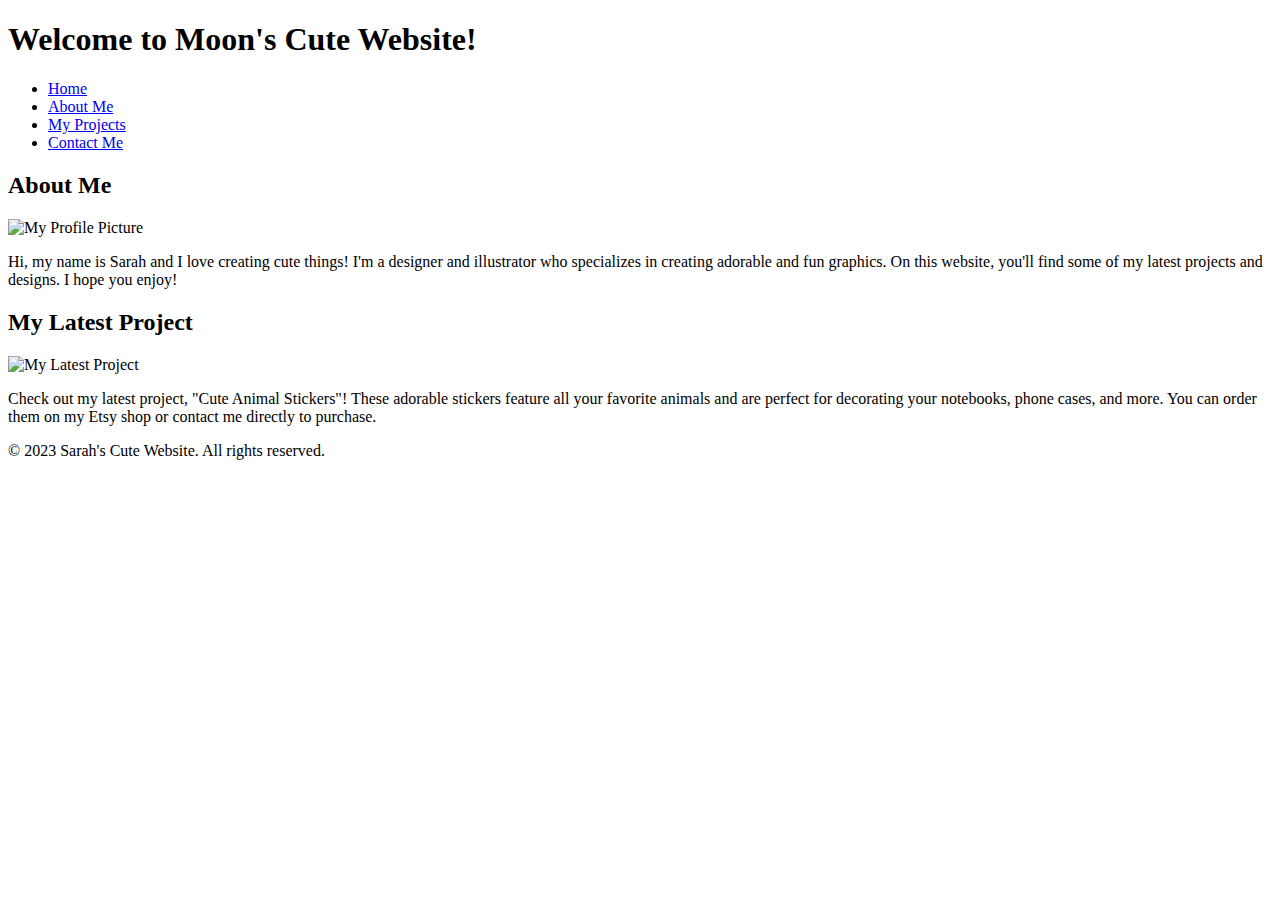
==== index.html @ 8a32b199 "Create index.html" ====
<!DOCTYPE html>
<html lang="en">
<head>
  <meta charset="UTF-8">
  <title>Moon's Cute Website</title>
  <link rel="stylesheet" href="style.css">
</head>
<body>
  <header>
    <h1>Welcome to Moon's Cute Website!</h1>
    <nav>
      <ul>
        <li><a href="#">Home</a></li>
        <li><a href="#">About Me</a></li>
        <li><a href="#">My Projects</a></li>
        <li><a href="#">Contact Me</a></li>
      </ul>
    </nav>
  </header>
  <main>
    <section>
      <h2>About Me</h2>
      <img src="profile-pic.jpg" alt="My Profile Picture">
      <p>Hi, my name is Sarah and I love creating cute things! I'm a designer and illustrator who specializes in creating adorable and fun graphics. On this website, you'll find some of my latest projects and designs. I hope you enjoy!</p>
    </section>
    <section>
      <h2>My Latest Project</h2>
      <img src="project-pic.jpg" alt="My Latest Project">
      <p>Check out my latest project, "Cute Animal Stickers"! These adorable stickers feature all your favorite animals and are perfect for decorating your notebooks, phone cases, and more. You can order them on my Etsy shop or contact me directly to purchase.</p>
    </section>
  </main>
  <footer>
    <p>&copy; 2023 Sarah's Cute Website. All rights reserved.</p>
  </footer>
</body>
</html>
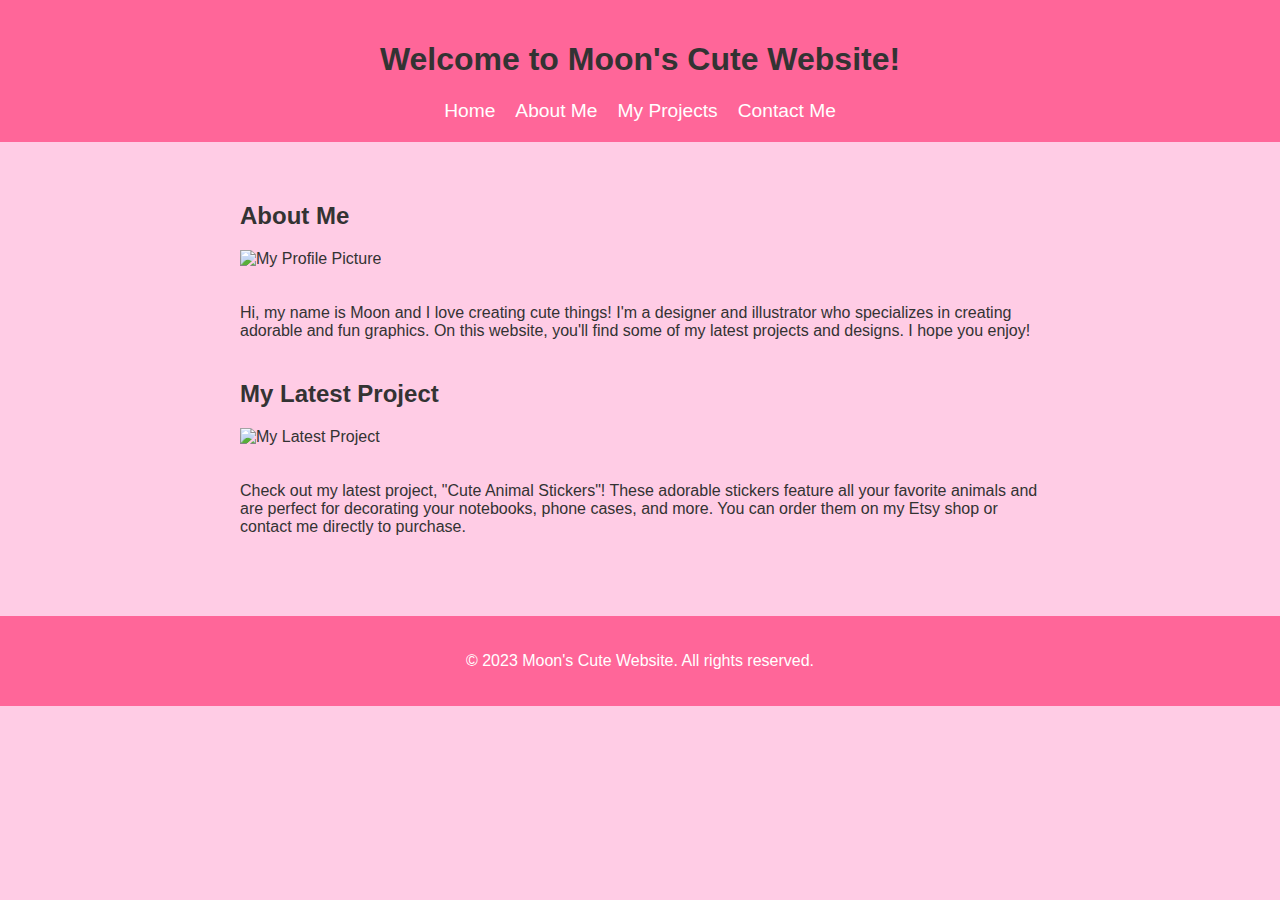
==== commit 92286003: "Update index.html" ====
--- a/index.html
+++ b/index.html
@@ -21,7 +21,7 @@
     <section>
       <h2>About Me</h2>
       <img src="profile-pic.jpg" alt="My Profile Picture">
-      <p>Hi, my name is Sarah and I love creating cute things! I'm a designer and illustrator who specializes in creating adorable and fun graphics. On this website, you'll find some of my latest projects and designs. I hope you enjoy!</p>
+      <p>Hi, my name is Moon and I love creating cute things! I'm a designer and illustrator who specializes in creating adorable and fun graphics. On this website, you'll find some of my latest projects and designs. I hope you enjoy!</p>
     </section>
     <section>
       <h2>My Latest Project</h2>
@@ -30,7 +30,7 @@
     </section>
   </main>
   <footer>
-    <p>&copy; 2023 Sarah's Cute Website. All rights reserved.</p>
+    <p>&copy; 2023 Moon's Cute Website. All rights reserved.</p>
   </footer>
 </body>
 </html>
--- a/style.css
+++ b/style.css
@@ -0,0 +1,53 @@
+body {
+  font-family: 'Arial', sans-serif;
+  background-color: #FFCCE5;
+  color: #333;
+  margin: 0;
+}
+
+header {
+  background-color: #FF6699;
+  padding: 20px;
+  text-align: center;
+}
+
+nav ul {
+  list-style: none;
+  margin: 0;
+  padding: 0;
+  display: flex;
+  justify-content: center;
+}
+
+nav li {
+  margin: 0 10px;
+}
+
+nav a {
+  color: #FFF;
+  text-decoration: none;
+  font-size: 1.2em;
+}
+
+main {
+  max-width: 800px;
+  margin: 0 auto;
+  padding: 40px;
+}
+
+section {
+  margin-bottom: 40px;
+}
+
+section img {
+  max-width: 100%;
+  height: auto;
+  margin-bottom: 20px;
+}
+
+footer {
+  background-color: #FF6699;
+  padding: 20px;
+  text-align: center;
+  color: #FFF;
+}
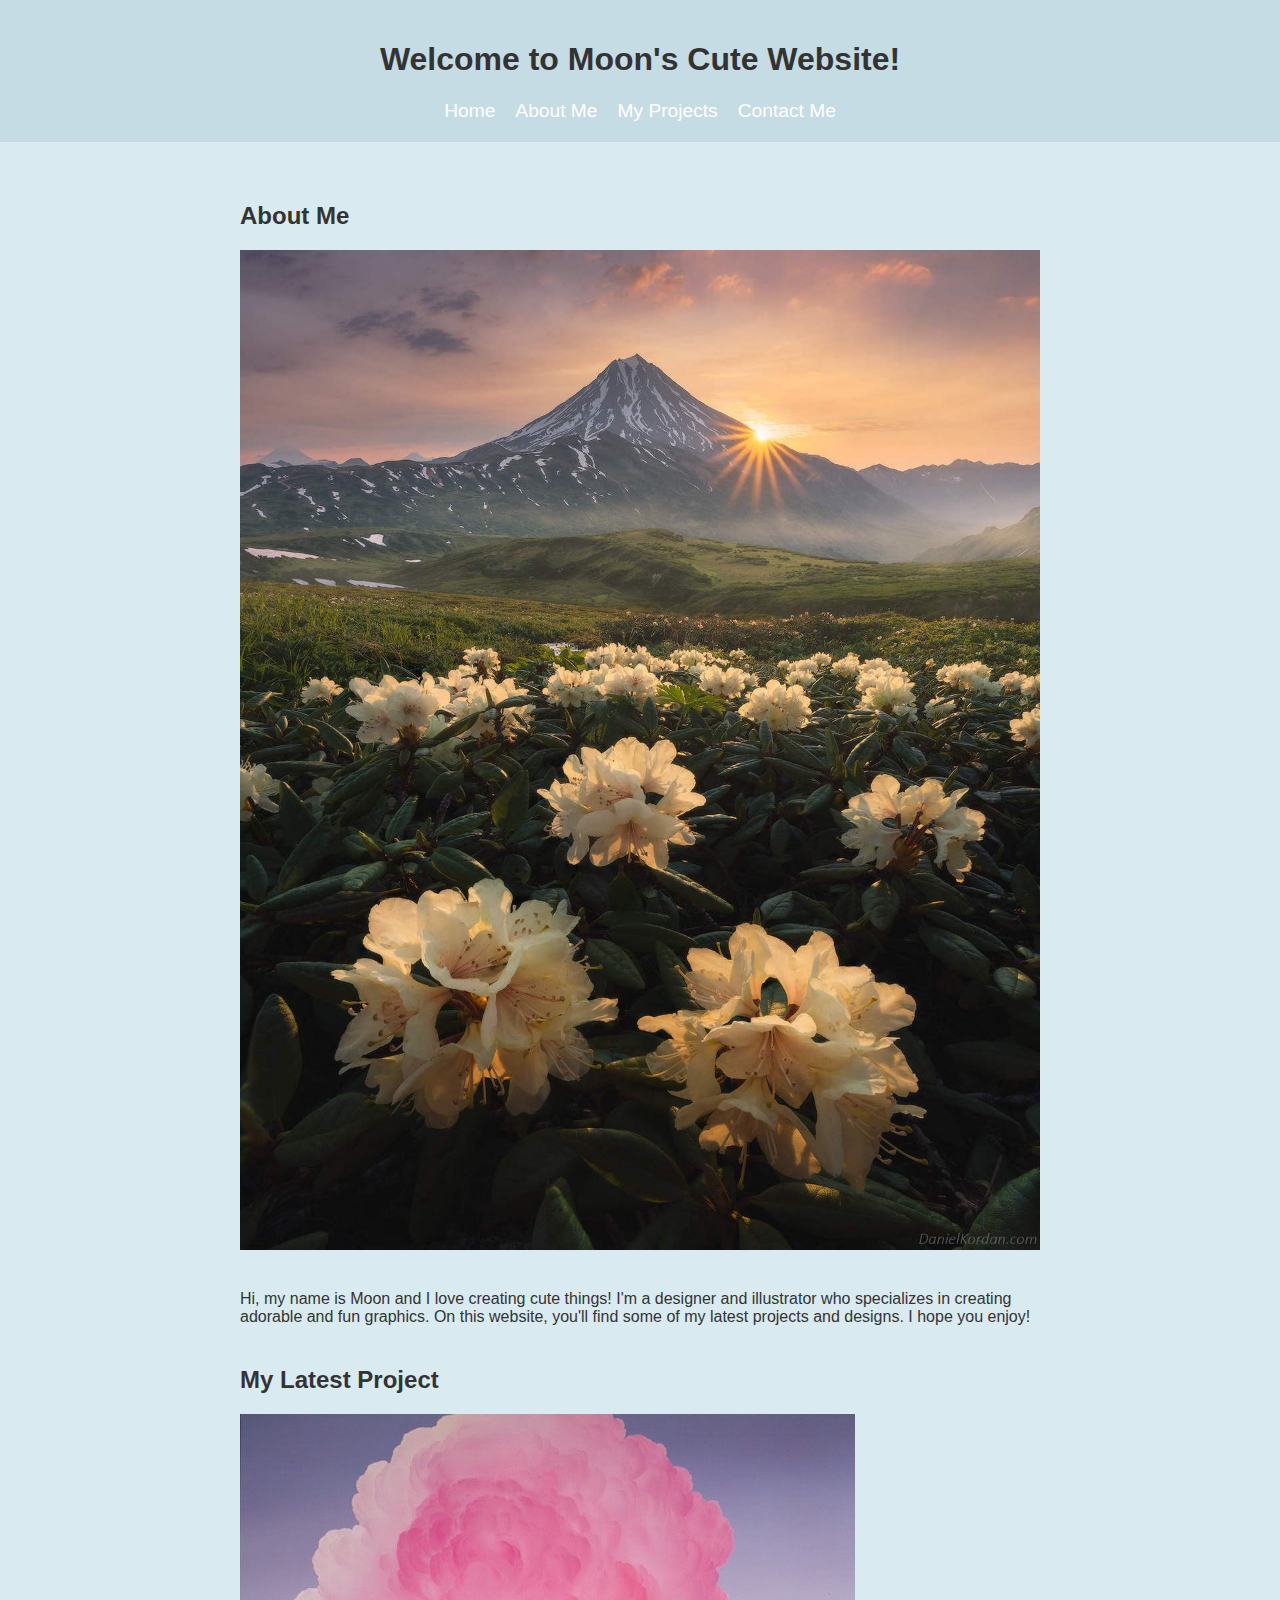
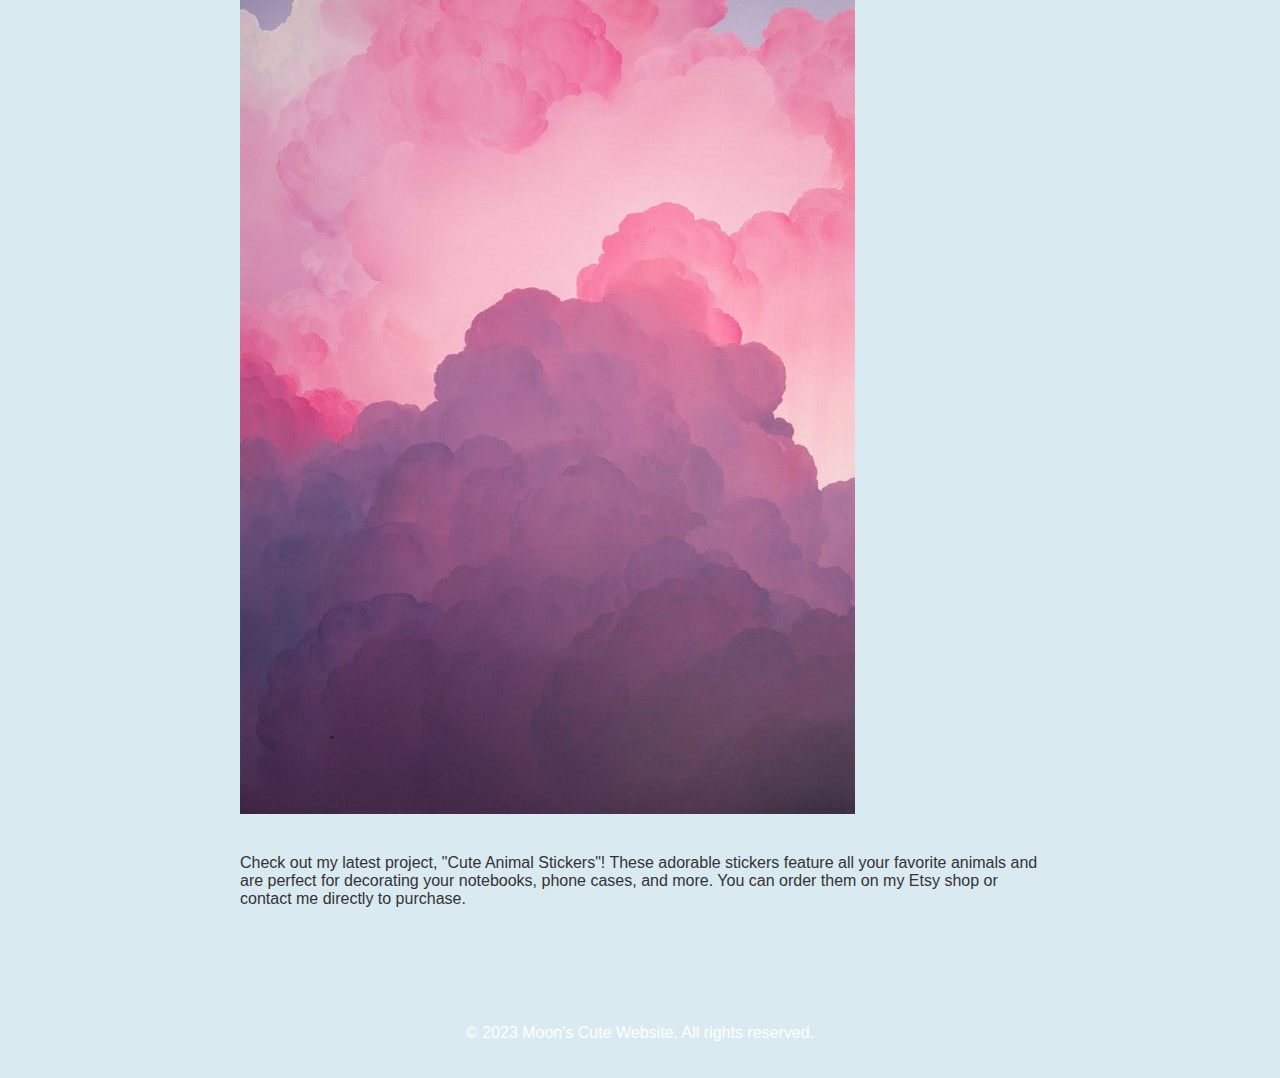
==== commit a8e2289c: "Add files via upload" ====
--- a/index.html
+++ b/index.html
@@ -1,36 +1,36 @@
-<!DOCTYPE html>
-<html lang="en">
-<head>
-  <meta charset="UTF-8">
-  <title>Moon's Cute Website</title>
-  <link rel="stylesheet" href="style.css">
-</head>
-<body>
-  <header>
-    <h1>Welcome to Moon's Cute Website!</h1>
-    <nav>
-      <ul>
-        <li><a href="#">Home</a></li>
-        <li><a href="#">About Me</a></li>
-        <li><a href="#">My Projects</a></li>
-        <li><a href="#">Contact Me</a></li>
-      </ul>
-    </nav>
-  </header>
-  <main>
-    <section>
-      <h2>About Me</h2>
-      <img src="profile-pic.jpg" alt="My Profile Picture">
-      <p>Hi, my name is Moon and I love creating cute things! I'm a designer and illustrator who specializes in creating adorable and fun graphics. On this website, you'll find some of my latest projects and designs. I hope you enjoy!</p>
-    </section>
-    <section>
-      <h2>My Latest Project</h2>
-      <img src="project-pic.jpg" alt="My Latest Project">
-      <p>Check out my latest project, "Cute Animal Stickers"! These adorable stickers feature all your favorite animals and are perfect for decorating your notebooks, phone cases, and more. You can order them on my Etsy shop or contact me directly to purchase.</p>
-    </section>
-  </main>
-  <footer>
-    <p>&copy; 2023 Moon's Cute Website. All rights reserved.</p>
-  </footer>
-</body>
-</html>
+<!DOCTYPE html>
+<html lang="en">
+<head>
+  <meta charset="UTF-8">
+  <title>Moon's Cute Website</title>
+  <link rel="stylesheet" href="style.css">
+</head>
+<body>
+  <header>
+    <h1>Welcome to Moon's Cute Website!</h1>
+    <nav>
+      <ul>
+        <li><a href="#">Home</a></li>
+        <li><a href="#">About Me</a></li>
+        <li><a href="#">My Projects</a></li>
+        <li><a href="#">Contact Me</a></li>
+      </ul>
+    </nav>
+  </header>
+  <main>
+    <section>
+      <h2>About Me</h2>
+      <img src="profile-pic.jpg" alt="My Profile Picture">
+      <p>Hi, my name is Moon and I love creating cute things! I'm a designer and illustrator who specializes in creating adorable and fun graphics. On this website, you'll find some of my latest projects and designs. I hope you enjoy!</p>
+    </section>
+    <section>
+      <h2>My Latest Project</h2>
+      <img src="project-pic.jpg" alt="My Latest Project">
+      <p>Check out my latest project, "Cute Animal Stickers"! These adorable stickers feature all your favorite animals and are perfect for decorating your notebooks, phone cases, and more. You can order them on my Etsy shop or contact me directly to purchase.</p>
+    </section>
+  </main>
+  <footer>
+    <p>&copy; 2023 Moon's Cute Website. All rights reserved.</p>
+  </footer>
+</body>
+</html>
--- a/style.css
+++ b/style.css
@@ -1,53 +1,53 @@
-body {
-  font-family: 'Arial', sans-serif;
-  background-color: #FFCCE5;
-  color: #333;
-  margin: 0;
-}
-
-header {
-  background-color: #FF6699;
-  padding: 20px;
-  text-align: center;
-}
-
-nav ul {
-  list-style: none;
-  margin: 0;
-  padding: 0;
-  display: flex;
-  justify-content: center;
-}
-
-nav li {
-  margin: 0 10px;
-}
-
-nav a {
-  color: #FFF;
-  text-decoration: none;
-  font-size: 1.2em;
-}
-
-main {
-  max-width: 800px;
-  margin: 0 auto;
-  padding: 40px;
-}
-
-section {
-  margin-bottom: 40px;
-}
-
-section img {
-  max-width: 100%;
-  height: auto;
-  margin-bottom: 20px;
-}
-
-footer {
-  background-color: #FF6699;
-  padding: 20px;
-  text-align: center;
-  color: #FFF;
-}
+body {
+  font-family: 'Arial', sans-serif;
+  background-color: #DAEAF1;
+  color: #333;
+  margin: 0;
+}
+
+header {
+  background-color: #C6DCE4;
+  padding: 20px;
+  text-align: center;
+}
+
+nav ul {
+  list-style: none;
+  margin: 0;
+  padding: 0;
+  display: flex;
+  justify-content: center;
+}
+
+nav li {
+  margin: 0 10px;
+}
+
+nav a {
+  color: #FFF;
+  text-decoration: none;
+  font-size: 1.2em;
+}
+
+main {
+  max-width: 800px;
+  margin: 0 auto;
+  padding: 40px;
+}
+
+section {
+  margin-bottom: 40px;
+}
+
+section img {
+  max-width: 100%;
+  height: auto;
+  margin-bottom: 20px;
+}
+
+footer {
+  background-color: #DAEAF1;
+  padding: 20px;
+  text-align: center;
+  color: #FFF;
+}
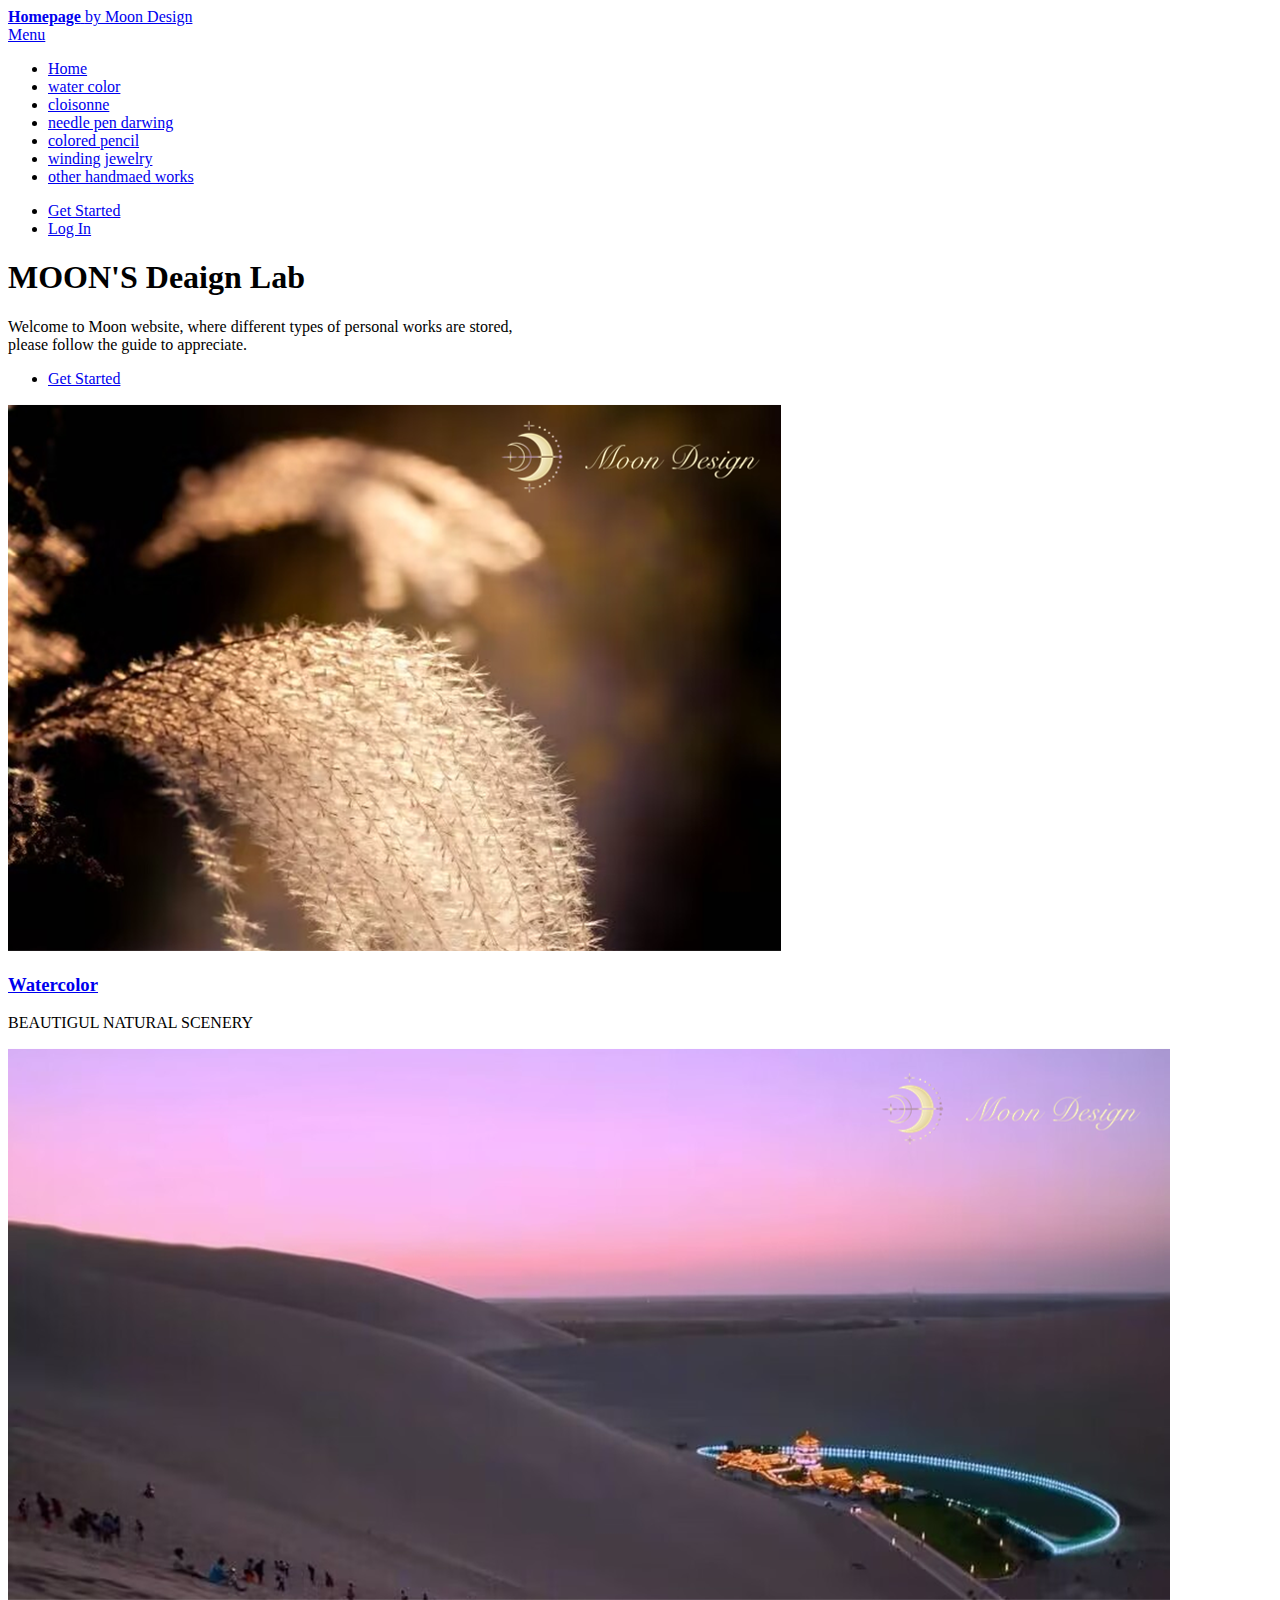
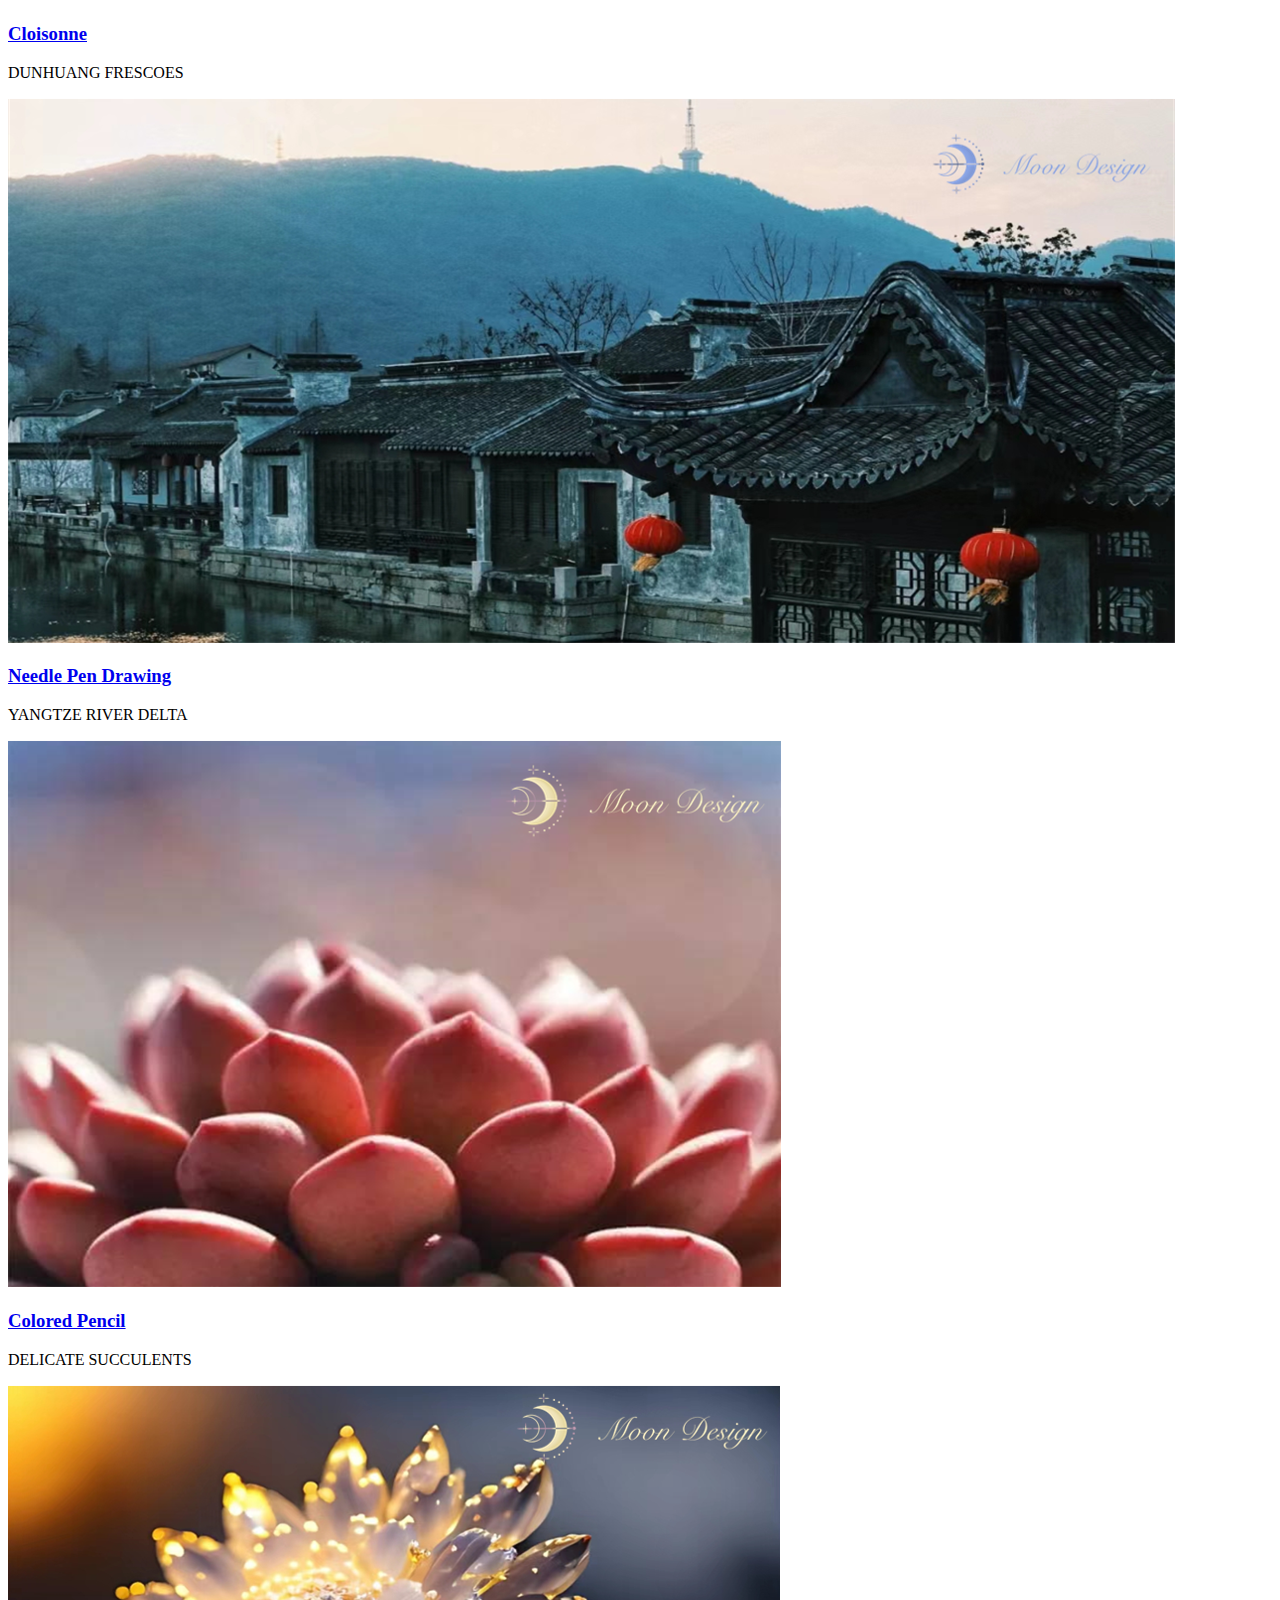
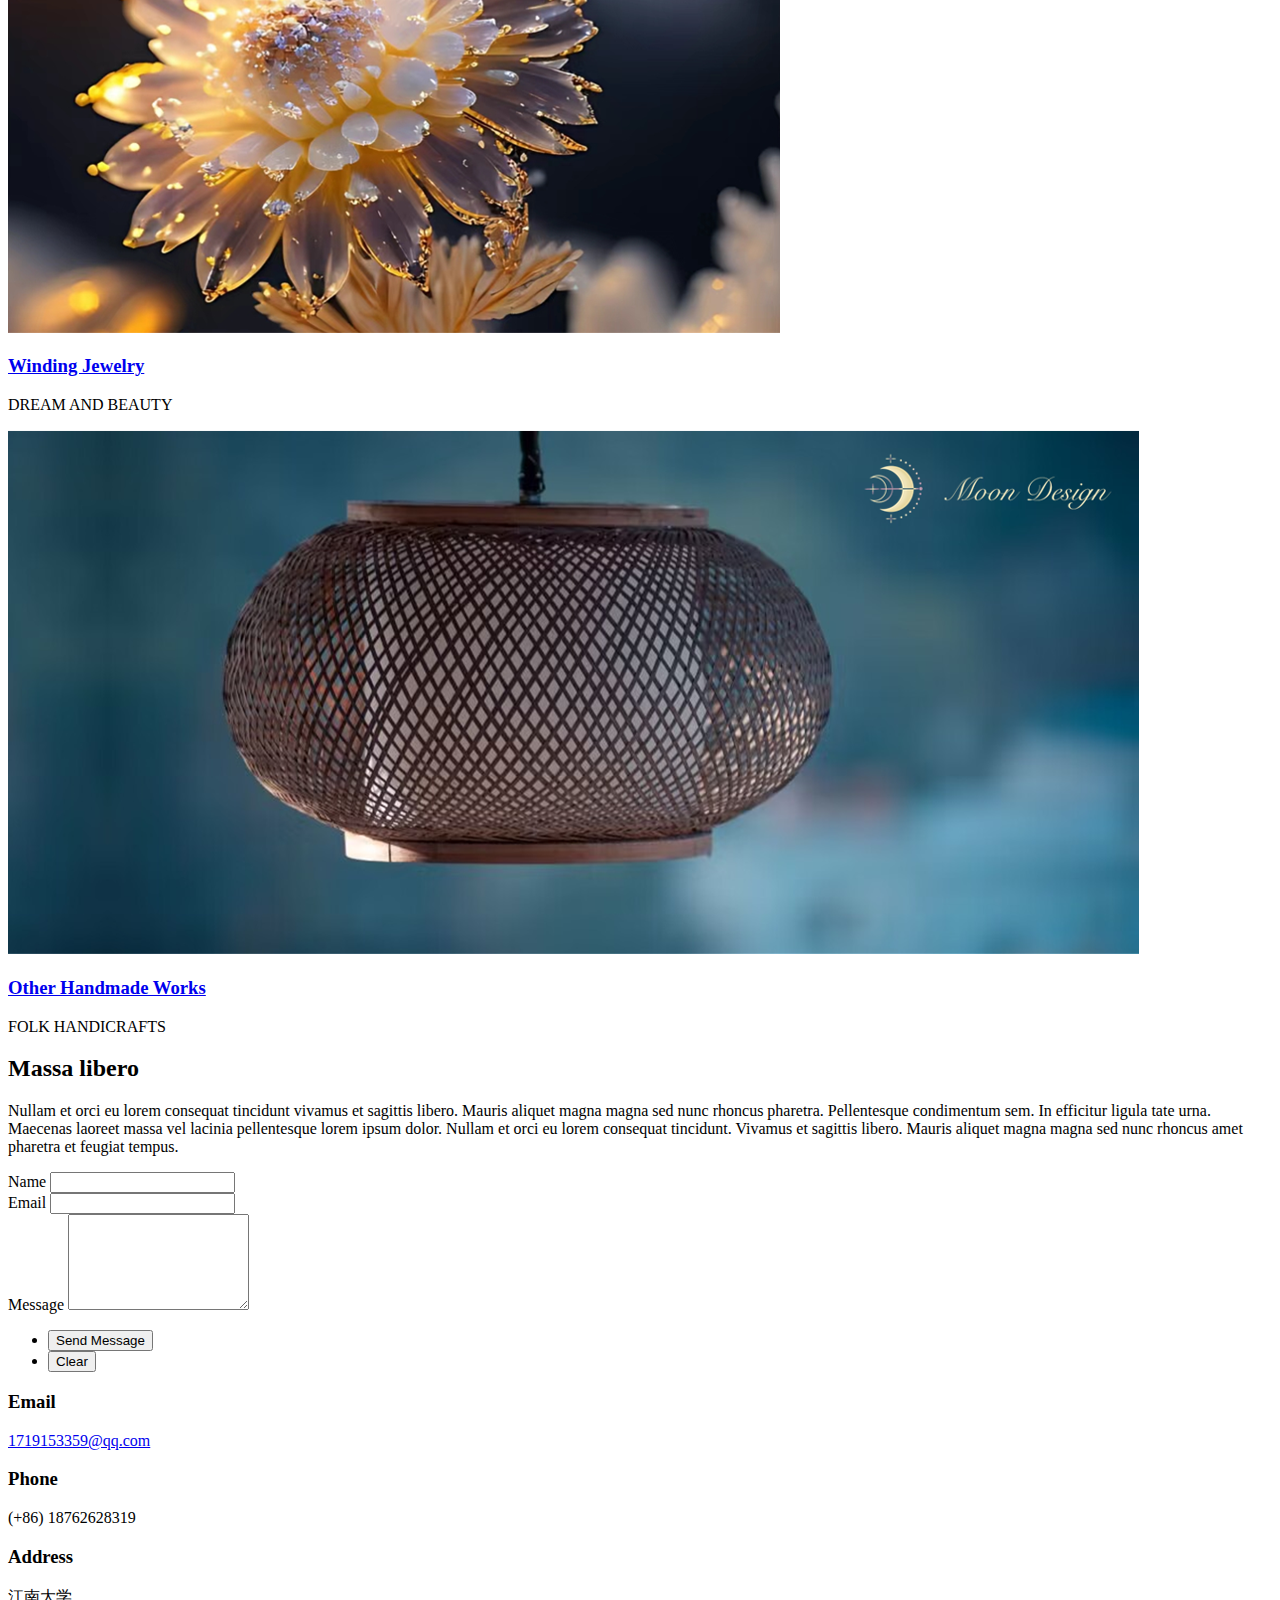
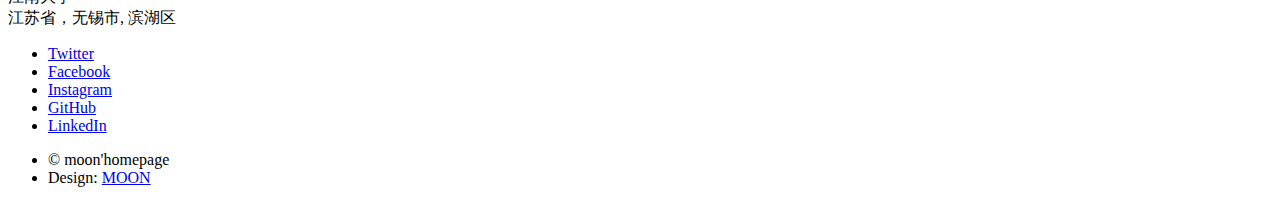
==== commit 89b1cb45: "Add files via upload" ====
--- a/index.html
+++ b/index.html
@@ -1,36 +1,236 @@
-<!DOCTYPE html>
-<html lang="en">
-<head>
-  <meta charset="UTF-8">
-  <title>Moon's Cute Website</title>
-  <link rel="stylesheet" href="style.css">
-</head>
-<body>
-  <header>
-    <h1>Welcome to Moon's Cute Website!</h1>
-    <nav>
-      <ul>
-        <li><a href="#">Home</a></li>
-        <li><a href="#">About Me</a></li>
-        <li><a href="#">My Projects</a></li>
-        <li><a href="#">Contact Me</a></li>
-      </ul>
-    </nav>
-  </header>
-  <main>
-    <section>
-      <h2>About Me</h2>
-      <img src="profile-pic.jpg" alt="My Profile Picture">
-      <p>Hi, my name is Moon and I love creating cute things! I'm a designer and illustrator who specializes in creating adorable and fun graphics. On this website, you'll find some of my latest projects and designs. I hope you enjoy!</p>
-    </section>
-    <section>
-      <h2>My Latest Project</h2>
-      <img src="project-pic.jpg" alt="My Latest Project">
-      <p>Check out my latest project, "Cute Animal Stickers"! These adorable stickers feature all your favorite animals and are perfect for decorating your notebooks, phone cases, and more. You can order them on my Etsy shop or contact me directly to purchase.</p>
-    </section>
-  </main>
-  <footer>
-    <p>&copy; 2023 Moon's Cute Website. All rights reserved.</p>
-  </footer>
-</body>
-</html>
+<!DOCTYPE HTML>
+<!--
+	Forty by HTML5 UP
+	html5up.net | @ajlkn
+	Free for personal and commercial use under the CCA 3.0 license (html5up.net/license)
+-->
+<html>
+	<head>
+		<title>Moon's homepage</title>
+		<meta charset="utf-8" />
+		<meta name="viewport" content="width=device-width, initial-scale=1, user-scalable=no" />
+		<link rel="stylesheet" href="assets/css/main.css" />
+		<noscript><link rel="stylesheet" href="assets/css/noscript.css" /></noscript>
+	</head>
+	<body class="is-preload">
+
+		<!-- Wrapper -->
+			<div id="wrapper">
+
+				<!-- Header -->
+					<header id="header" class="alt">
+						<a href="index.html" class="logo"><strong>Homepage</strong> <span>by Moon Design</span></a>
+						<nav>
+							<a href="#menu">Menu</a>
+						</nav>
+					</header>
+
+				<!-- Menu -->
+					<nav id="menu">
+						<ul class="links">
+							<li><a href="index.html">Home</a></li>
+							<li><a href="00water_color.html"         >water color</a></li>
+							<li><a href="01cloisonne.html"           >cloisonne</a></li>
+							<li><a href="02needle_pen_darwing.html"  >needle pen darwing</a></li>
+							<li><a href="03colored_pencil.html"      >colored pencil</a></li>
+							<li><a href="04winding_jewelry.html"     >winding jewelry</a></li>
+							<li><a href="05other_handmaed_works.html">other handmaed works</a></li>
+<!-- 
+							<li><a href="generic.html">Generic</a></li>
+							<li><a href="elements.html">Elements</a></li> -->
+						</ul>
+						<ul class="actions stacked">
+							<li><a href="#" class="button primary fit">Get Started</a></li>
+							<li><a href="#" class="button fit">Log In</a></li>
+						</ul>
+					</nav>
+
+				<!-- Banner -->
+					<section id="banner" class="major">
+						<div class="inner">
+							<header class="major">
+								<h1>MOON'S Deaign Lab</h1>
+							</header>
+							<div class="content">
+								<p>Welcome to Moon website, where different types of personal works are stored,	<br />
+								please follow the guide to appreciate.
+								<div class="content"></div>
+								</p>
+								
+								<ul class="actions">
+									<li><a href="#one" class="button next scrolly">Get Started</a></li>
+								</ul>
+
+							</div>
+						</div>
+					</section>
+
+				<!-- Main -->
+					<div id="main">
+
+						<!-- One -->
+							<section id="one" class="tiles">
+								<article>
+									<span class="image">
+										<img src="img/product1.png" alt="" />
+									</span>
+									<header class="major">
+										<h3><a href="00water_color.html" class="link">Watercolor
+										</a></h3>
+										<p>BEAUTIGUL NATURAL SCENERY
+										</p>
+									</header>
+								</article>
+								<article>
+									<span class="image">
+										<img src="img/product2.png" alt="" />
+									</span>
+									<header class="major">
+										<h3><a href="01cloisonne.html" class="link">Cloisonne
+										</a></h3>
+										<p>DUNHUANG FRESCOES
+										</p>
+									</header>
+								</article>
+								<article>
+									<span class="image">
+										<img src="img/product3.png" alt="" />
+									</span>
+									<header class="major">
+										<h3><a href="02needle_pen_darwing.html" class="link">Needle Pen Drawing</a></h3>
+										<p>YANGTZE RIVER DELTA
+										</p>
+									</header>
+								</article>
+								<article>
+									<span class="image">
+										<img src="img/product4.png" alt="" />
+									</span>
+									<header class="major">
+										<h3><a href="03colored_pencil.html" class="link">Colored Pencil
+										</a></h3>
+										<p>DELICATE  SUCCULENTS
+										</p>
+									</header>
+								</article>
+								<article>
+									<span class="image">
+										<img src="img/product5.png" alt="" />
+									</span>
+									<header class="major">
+										<h3><a href="04winding_jewelry.html" class="link">Winding Jewelry
+										</a></h3>
+										<p>DREAM AND BEAUTY
+										</p>
+									</header>
+								</article>
+								<article>
+									<span class="image">
+										<img src="img/product6.png" alt="" />
+									</span>
+									<header class="major">
+										<h3><a href="05other_handmaed_works.html" class="link">Other Handmade Works
+										</a></h3>
+										<p>FOLK HANDICRAFTS
+										</p>
+									</header>
+								</article>
+							</section>
+
+						<!-- Two -->
+							<section id="two">
+								<div class="inner">
+									<header class="major">
+										<h2>Massa libero</h2>
+									</header>
+									<p>Nullam et orci eu lorem consequat tincidunt vivamus et sagittis libero. Mauris aliquet magna magna sed nunc rhoncus pharetra. Pellentesque condimentum sem. In efficitur ligula tate urna. Maecenas laoreet massa vel lacinia pellentesque lorem ipsum dolor. Nullam et orci eu lorem consequat tincidunt. Vivamus et sagittis libero. Mauris aliquet magna magna sed nunc rhoncus amet pharetra et feugiat tempus.</p>
+									<ul class="actions">
+				
+									</ul>
+								</div>
+							</section>
+
+					</div>
+
+				<!-- Contact -->
+					<section id="contact">
+						<div class="inner">
+							<section>
+								<form method="post" action="#">
+									<div class="fields">
+										<div class="field half">
+											<label for="name">Name</label>
+											<input type="text" name="name" id="name" />
+										</div>
+										<div class="field half">
+											<label for="email">Email</label>
+											<input type="text" name="email" id="email" />
+										</div>
+										<div class="field">
+											<label for="message">Message</label>
+											<textarea name="message" id="message" rows="6"></textarea>
+										</div>
+									</div>
+									<ul class="actions">
+										<li><input type="submit" value="Send Message" class="primary" /></li>
+										<li><input type="reset" value="Clear" /></li>
+									</ul>
+								</form>
+							</section>
+							<section class="split">
+								<section>
+									<div class="contact-method">
+										<span class="icon solid alt fa-envelope"></span>
+										<h3>Email</h3>
+										<a href="mailto:1719153359@qq.com">1719153359@qq.com</a>
+									</div>
+								</section>
+								<section>
+									<div class="contact-method">
+										<span class="icon solid alt fa-phone"></span>
+										<h3>Phone</h3>
+										<span>(+86) 18762628319</span>
+									</div>
+								</section>
+								<section>
+									<div class="contact-method">
+										<span class="icon solid alt fa-home"></span>
+										<h3>Address</h3>
+										<span>江南大学<br />
+										江苏省，无锡市, 滨湖区<br />
+										</span>
+									</div>
+								</section>
+							</section>
+						</div>
+					</section>
+
+				<!-- Footer -->
+					<footer id="footer">
+						<div class="inner">
+							<ul class="icons">
+								<li><a href="#" class="icon brands alt fa-twitter"><span class="label">Twitter</span></a></li>
+								<li><a href="#" class="icon brands alt fa-facebook-f"><span class="label">Facebook</span></a></li>
+								<li><a href="#" class="icon brands alt fa-instagram"><span class="label">Instagram</span></a></li>
+								<li><a href="#" class="icon brands alt fa-github"><span class="label">GitHub</span></a></li>
+								<li><a href="#" class="icon brands alt fa-linkedin-in"><span class="label">LinkedIn</span></a></li>
+							</ul>
+							<ul class="copyright">
+								<li>&copy; moon'homepage</li><li>Design: <a href="https://html5up.net">MOON</a></li>
+							</ul>
+						</div>
+					</footer>
+
+			</div>
+
+		<!-- Scripts -->
+			<script src="assets/js/jquery.min.js"></script>
+			<script src="assets/js/jquery.scrolly.min.js"></script>
+			<script src="assets/js/jquery.scrollex.min.js"></script>
+			<script src="assets/js/browser.min.js"></script>
+			<script src="assets/js/breakpoints.min.js"></script>
+			<script src="assets/js/util.js"></script>
+			<script src="assets/js/main.js"></script>
+
+	</body>
+</html>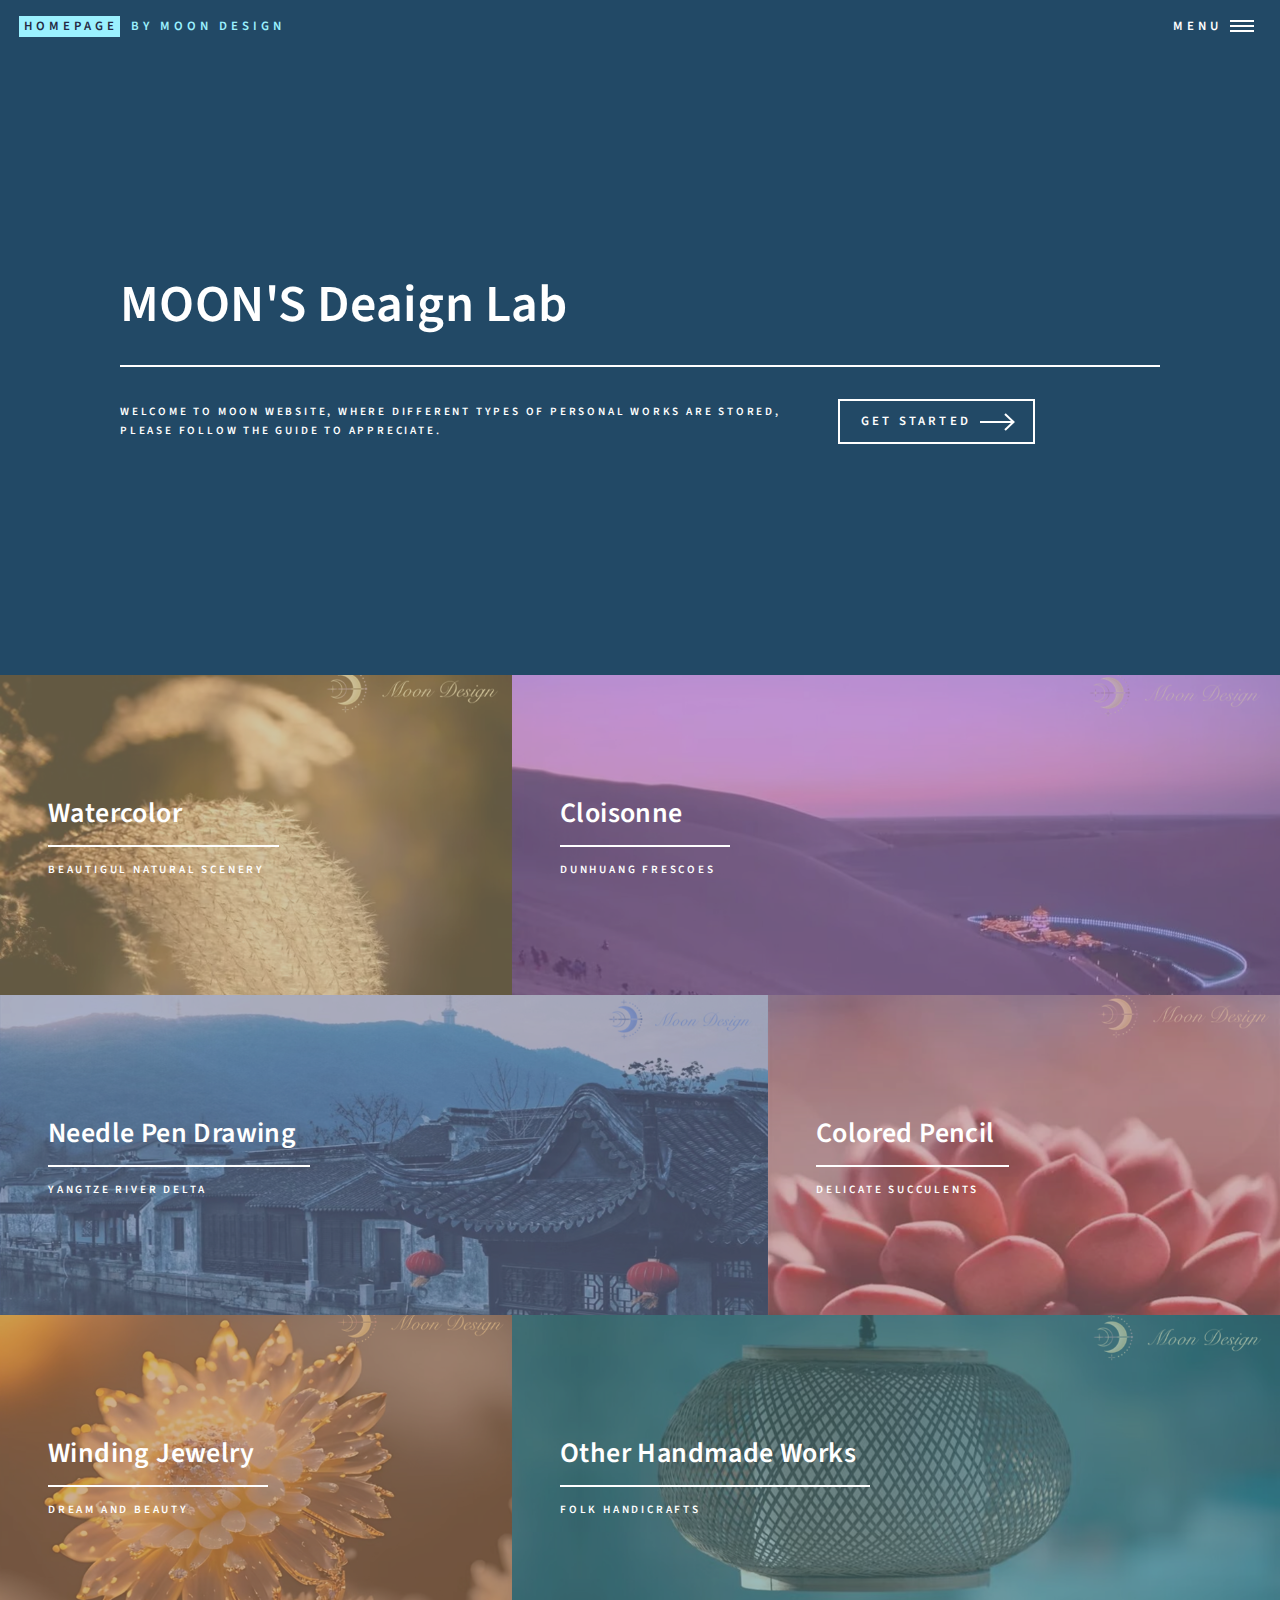
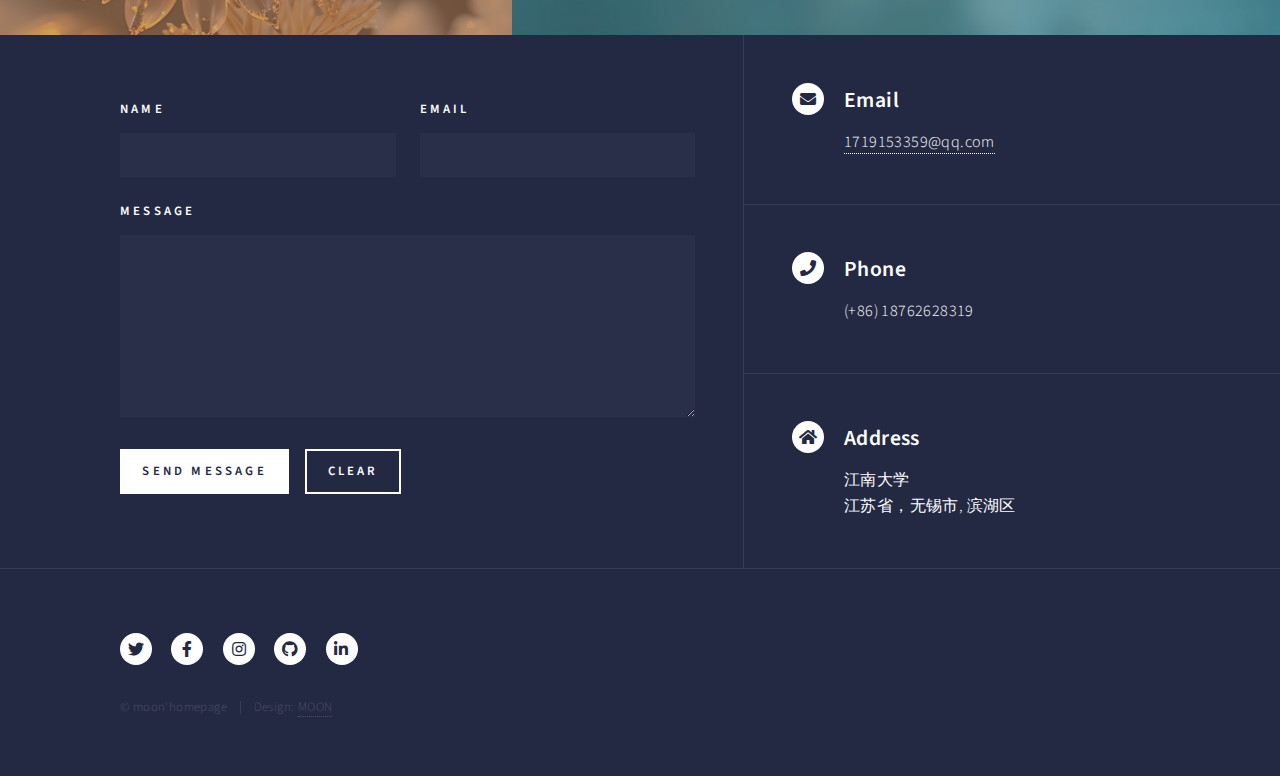
==== commit 356a1644: "Add files via upload" ====
--- a/index.html
+++ b/index.html
@@ -40,8 +40,8 @@
 							<li><a href="elements.html">Elements</a></li> -->
 						</ul>
 						<ul class="actions stacked">
-							<li><a href="#" class="button primary fit">Get Started</a></li>
-							<li><a href="#" class="button fit">Log In</a></li>
+							<!-- <li><a href="#" class="button primary fit">Get Started</a></li> -->
+							<!-- <li><a href="#" class="button fit">Log In</a></li> -->
 						</ul>
 					</nav>
 
@@ -138,17 +138,17 @@
 							</section>
 
 						<!-- Two -->
-							<section id="two">
+							<!-- <section id="two">
 								<div class="inner">
 									<header class="major">
-										<h2>Massa libero</h2>
-									</header>
-									<p>Nullam et orci eu lorem consequat tincidunt vivamus et sagittis libero. Mauris aliquet magna magna sed nunc rhoncus pharetra. Pellentesque condimentum sem. In efficitur ligula tate urna. Maecenas laoreet massa vel lacinia pellentesque lorem ipsum dolor. Nullam et orci eu lorem consequat tincidunt. Vivamus et sagittis libero. Mauris aliquet magna magna sed nunc rhoncus amet pharetra et feugiat tempus.</p>
+										<h2>网 站 介 绍</h2>
+									</header>
+									<p>这里是Moon的个人网站，其中共分有六大模块，</p>
 									<ul class="actions">
 				
 									</ul>
 								</div>
-							</section>
+							</section> -->
 
 					</div>
 
@@ -209,14 +209,14 @@
 					<footer id="footer">
 						<div class="inner">
 							<ul class="icons">
-								<li><a href="#" class="icon brands alt fa-twitter"><span class="label">Twitter</span></a></li>
+								<li><a href="#" class="icon brands alt fa-twitter"><span class="label">Twitter </a></span></a></li>
 								<li><a href="#" class="icon brands alt fa-facebook-f"><span class="label">Facebook</span></a></li>
 								<li><a href="#" class="icon brands alt fa-instagram"><span class="label">Instagram</span></a></li>
 								<li><a href="#" class="icon brands alt fa-github"><span class="label">GitHub</span></a></li>
 								<li><a href="#" class="icon brands alt fa-linkedin-in"><span class="label">LinkedIn</span></a></li>
 							</ul>
 							<ul class="copyright">
-								<li>&copy; moon'homepage</li><li>Design: <a href="https://html5up.net">MOON</a></li>
+								<li>&copy; moon'homepage</li><li>Design: <a href="https://l272.github.io/index.html">MOON</a></li>
 							</ul>
 						</div>
 					</footer>
--- a/assets/css/main.css
+++ b/assets/css/main.css
@@ -0,0 +1,4000 @@
+@import url(fontawesome-all.min.css);
+@import url("https://fonts.googleapis.com/css?family=Source+Sans+Pro:300,300italic,600,600italic");
+
+/*
+	Forty by HTML5 UP
+	html5up.net | @ajlkn
+	Free for personal and commercial use under the CCA 3.0 license (html5up.net/license)
+*/
+
+html, body, div, span, applet, object,
+iframe, h1, h2, h3, h4, h5, h6, p, blockquote,
+pre, a, abbr, acronym, address, big, cite,
+code, del, dfn, em, img, ins, kbd, q, s, samp,
+small, strike, strong, sub, sup, tt, var, b,
+u, i, center, dl, dt, dd, ol, ul, li, fieldset,
+form, label, legend, table, caption, tbody,
+tfoot, thead, tr, th, td, article, aside,
+canvas, details, embed, figure, figcaption,
+footer, header, hgroup, menu, nav, output, ruby,
+section, summary, time, mark, audio, video {
+	margin: 0;
+	padding: 0;
+	border: 0;
+	font-size: 100%;
+	font: inherit;
+	vertical-align: baseline;}
+
+article, aside, details, figcaption, figure,
+footer, header, hgroup, menu, nav, section {
+	display: block;}
+
+body {
+	line-height: 1;
+}
+
+ol, ul {
+	list-style: none;
+}
+
+blockquote, q {
+	quotes: none;
+}
+
+	blockquote:before, blockquote:after, q:before, q:after {
+		content: '';
+		content: none;
+	}
+
+table {
+	border-collapse: collapse;
+	border-spacing: 0;
+}
+
+body {
+	-webkit-text-size-adjust: none;
+}
+
+mark {
+	background-color: transparent;
+	color: inherit;
+}
+
+input::-moz-focus-inner {
+	border: 0;
+	padding: 0;
+}
+
+input, select, textarea {
+	-moz-appearance: none;
+	-webkit-appearance: none;
+	-ms-appearance: none;
+	appearance: none;
+}
+
+/* Basic */
+
+	@-ms-viewport {
+		width: device-width;
+	}
+
+	body {
+		-ms-overflow-style: scrollbar;
+	}
+
+	@media screen and (max-width: 480px) {
+
+		html, body {
+			min-width: 320px;
+		}
+
+	}
+
+	html {
+		box-sizing: border-box;
+	}
+
+	*, *:before, *:after {
+		box-sizing: inherit;
+	}
+
+	body {
+		background: #242943;
+	}
+
+		body.is-preload *, body.is-preload *:before, body.is-preload *:after {
+			-moz-animation: none !important;
+			-webkit-animation: none !important;
+			-ms-animation: none !important;
+			animation: none !important;
+			-moz-transition: none !important;
+			-webkit-transition: none !important;
+			-ms-transition: none !important;
+			transition: none !important;
+		}
+
+/* Type */
+
+	body, input, select, textarea {
+		color: #ffffff;
+		font-family: "Source Sans Pro", Helvetica, sans-serif;
+		font-size: 17pt;
+		font-weight: 300;
+		letter-spacing: 0.025em;
+		line-height: 1.65;
+	}
+
+		@media screen and (max-width: 1680px) {
+
+			body, input, select, textarea {
+				font-size: 14pt;
+			}
+
+		}
+
+		@media screen and (max-width: 1280px) {
+
+			body, input, select, textarea {
+				font-size: 12pt;
+			}
+
+		}
+
+		@media screen and (max-width: 360px) {
+
+			body, input, select, textarea {
+				font-size: 11pt;
+			}
+
+		}
+
+	a {
+		-moz-transition: color 0.2s ease-in-out, border-bottom-color 0.2s ease-in-out;
+		-webkit-transition: color 0.2s ease-in-out, border-bottom-color 0.2s ease-in-out;
+		-ms-transition: color 0.2s ease-in-out, border-bottom-color 0.2s ease-in-out;
+		transition: color 0.2s ease-in-out, border-bottom-color 0.2s ease-in-out;
+		border-bottom: dotted 1px;
+		color: inherit;
+		text-decoration: none;
+	}
+
+		a:hover {
+			border-bottom-color: transparent;
+			color: #9bf1ff !important;
+		}
+
+		a:active {
+			color: #53e3fb !important;
+		}
+
+	strong, b {
+		color: #ffffff;
+		font-weight: 600;
+	}
+
+	em, i {
+		font-style: italic;
+	}
+
+	p {
+		margin: 0 0 2em 0;
+	}
+
+	h1, h2, h3, h4, h5, h6 {
+		color: #ffffff;
+		font-weight: 600;
+		line-height: 1.65;
+		margin: 0 0 1em 0;
+	}
+
+		h1 a, h2 a, h3 a, h4 a, h5 a, h6 a {
+			color: inherit;
+			border-bottom: 0;
+		}
+
+	h1 {
+		font-size: 2.5em;
+	}
+
+	h2 {
+		font-size: 1.75em;
+	}
+
+	h3 {
+		font-size: 1.35em;
+	}
+
+	h4 {
+		font-size: 1.1em;
+	}
+
+	h5 {
+		font-size: 0.9em;
+	}
+
+	h6 {
+		font-size: 0.7em;
+	}
+
+	@media screen and (max-width: 736px) {
+
+		h1 {
+			font-size: 2em;
+		}
+
+		h2 {
+			font-size: 1.5em;
+		}
+
+		h3 {
+			font-size: 1.25em;
+		}
+
+	}
+
+	sub {
+		font-size: 0.8em;
+		position: relative;
+		top: 0.5em;
+	}
+
+	sup {
+		font-size: 0.8em;
+		position: relative;
+		top: -0.5em;
+	}
+
+	blockquote {
+		border-left: solid 4px rgba(212, 212, 255, 0.1);
+		font-style: italic;
+		margin: 0 0 2em 0;
+		padding: 0.5em 0 0.5em 2em;
+	}
+
+	code {
+		background: rgba(212, 212, 255, 0.035);
+		font-family: "Courier New", monospace;
+		font-size: 0.9em;
+		margin: 0 0.25em;
+		padding: 0.25em 0.65em;
+	}
+
+	pre {
+		-webkit-overflow-scrolling: touch;
+		font-family: "Courier New", monospace;
+		font-size: 0.9em;
+		margin: 0 0 2em 0;
+	}
+
+		pre code {
+			display: block;
+			line-height: 1.75;
+			padding: 1em 1.5em;
+			overflow-x: auto;
+		}
+
+	hr {
+		border: 0;
+		border-bottom: solid 1px rgba(212, 212, 255, 0.1);
+		margin: 2em 0;
+	}
+
+		hr.major {
+			margin: 3em 0;
+		}
+
+	.align-left {
+		text-align: left;
+	}
+
+	.align-center {
+		text-align: center;
+	}
+
+	.align-right {
+		text-align: right;
+	}
+
+/* Row */
+
+	.row {
+		display: flex;
+		flex-wrap: wrap;
+		box-sizing: border-box;
+		align-items: stretch;
+	}
+
+		.row > * {
+			box-sizing: border-box;
+		}
+
+		.row.gtr-uniform > * > :last-child {
+			margin-bottom: 0;
+		}
+
+		.row.aln-left {
+			justify-content: flex-start;
+		}
+
+		.row.aln-center {
+			justify-content: center;
+		}
+
+		.row.aln-right {
+			justify-content: flex-end;
+		}
+
+		.row.aln-top {
+			align-items: flex-start;
+		}
+
+		.row.aln-middle {
+			align-items: center;
+		}
+
+		.row.aln-bottom {
+			align-items: flex-end;
+		}
+
+		.row > .imp {
+			order: -1;
+		}
+
+		.row > .col-1 {
+			width: 8.33333%;
+		}
+
+		.row > .off-1 {
+			margin-left: 8.33333%;
+		}
+
+		.row > .col-2 {
+			width: 16.66667%;
+		}
+
+		.row > .off-2 {
+			margin-left: 16.66667%;
+		}
+
+		.row > .col-3 {
+			width: 25%;
+		}
+
+		.row > .off-3 {
+			margin-left: 25%;
+		}
+
+		.row > .col-4 {
+			width: 33.33333%;
+		}
+
+		.row > .off-4 {
+			margin-left: 33.33333%;
+		}
+
+		.row > .col-5 {
+			width: 41.66667%;
+		}
+
+		.row > .off-5 {
+			margin-left: 41.66667%;
+		}
+
+		.row > .col-6 {
+			width: 50%;
+		}
+
+		.row > .off-6 {
+			margin-left: 50%;
+		}
+
+		.row > .col-7 {
+			width: 58.33333%;
+		}
+
+		.row > .off-7 {
+			margin-left: 58.33333%;
+		}
+
+		.row > .col-8 {
+			width: 66.66667%;
+		}
+
+		.row > .off-8 {
+			margin-left: 66.66667%;
+		}
+
+		.row > .col-9 {
+			width: 75%;
+		}
+
+		.row > .off-9 {
+			margin-left: 75%;
+		}
+
+		.row > .col-10 {
+			width: 83.33333%;
+		}
+
+		.row > .off-10 {
+			margin-left: 83.33333%;
+		}
+
+		.row > .col-11 {
+			width: 91.66667%;
+		}
+
+		.row > .off-11 {
+			margin-left: 91.66667%;
+		}
+
+		.row > .col-12 {
+			width: 100%;
+		}
+
+		.row > .off-12 {
+			margin-left: 100%;
+		}
+
+		.row.gtr-0 {
+			margin-top: 0;
+			margin-left: 0em;
+		}
+
+			.row.gtr-0 > * {
+				padding: 0 0 0 0em;
+			}
+
+			.row.gtr-0.gtr-uniform {
+				margin-top: 0em;
+			}
+
+				.row.gtr-0.gtr-uniform > * {
+					padding-top: 0em;
+				}
+
+		.row.gtr-25 {
+			margin-top: 0;
+			margin-left: -0.5em;
+		}
+
+			.row.gtr-25 > * {
+				padding: 0 0 0 0.5em;
+			}
+
+			.row.gtr-25.gtr-uniform {
+				margin-top: -0.5em;
+			}
+
+				.row.gtr-25.gtr-uniform > * {
+					padding-top: 0.5em;
+				}
+
+		.row.gtr-50 {
+			margin-top: 0;
+			margin-left: -1em;
+		}
+
+			.row.gtr-50 > * {
+				padding: 0 0 0 1em;
+			}
+
+			.row.gtr-50.gtr-uniform {
+				margin-top: -1em;
+			}
+
+				.row.gtr-50.gtr-uniform > * {
+					padding-top: 1em;
+				}
+
+		.row {
+			margin-top: 0;
+			margin-left: -2em;
+		}
+
+			.row > * {
+				padding: 0 0 0 2em;
+			}
+
+			.row.gtr-uniform {
+				margin-top: -2em;
+			}
+
+				.row.gtr-uniform > * {
+					padding-top: 2em;
+				}
+
+		.row.gtr-150 {
+			margin-top: 0;
+			margin-left: -3em;
+		}
+
+			.row.gtr-150 > * {
+				padding: 0 0 0 3em;
+			}
+
+			.row.gtr-150.gtr-uniform {
+				margin-top: -3em;
+			}
+
+				.row.gtr-150.gtr-uniform > * {
+					padding-top: 3em;
+				}
+
+		.row.gtr-200 {
+			margin-top: 0;
+			margin-left: -4em;
+		}
+
+			.row.gtr-200 > * {
+				padding: 0 0 0 4em;
+			}
+
+			.row.gtr-200.gtr-uniform {
+				margin-top: -4em;
+			}
+
+				.row.gtr-200.gtr-uniform > * {
+					padding-top: 4em;
+				}
+
+		@media screen and (max-width: 1680px) {
+
+			.row {
+				display: flex;
+				flex-wrap: wrap;
+				box-sizing: border-box;
+				align-items: stretch;
+			}
+
+				.row > * {
+					box-sizing: border-box;
+				}
+
+				.row.gtr-uniform > * > :last-child {
+					margin-bottom: 0;
+				}
+
+				.row.aln-left {
+					justify-content: flex-start;
+				}
+
+				.row.aln-center {
+					justify-content: center;
+				}
+
+				.row.aln-right {
+					justify-content: flex-end;
+				}
+
+				.row.aln-top {
+					align-items: flex-start;
+				}
+
+				.row.aln-middle {
+					align-items: center;
+				}
+
+				.row.aln-bottom {
+					align-items: flex-end;
+				}
+
+				.row > .imp-xlarge {
+					order: -1;
+				}
+
+				.row > .col-1-xlarge {
+					width: 8.33333%;
+				}
+
+				.row > .off-1-xlarge {
+					margin-left: 8.33333%;
+				}
+
+				.row > .col-2-xlarge {
+					width: 16.66667%;
+				}
+
+				.row > .off-2-xlarge {
+					margin-left: 16.66667%;
+				}
+
+				.row > .col-3-xlarge {
+					width: 25%;
+				}
+
+				.row > .off-3-xlarge {
+					margin-left: 25%;
+				}
+
+				.row > .col-4-xlarge {
+					width: 33.33333%;
+				}
+
+				.row > .off-4-xlarge {
+					margin-left: 33.33333%;
+				}
+
+				.row > .col-5-xlarge {
+					width: 41.66667%;
+				}
+
+				.row > .off-5-xlarge {
+					margin-left: 41.66667%;
+				}
+
+				.row > .col-6-xlarge {
+					width: 50%;
+				}
+
+				.row > .off-6-xlarge {
+					margin-left: 50%;
+				}
+
+				.row > .col-7-xlarge {
+					width: 58.33333%;
+				}
+
+				.row > .off-7-xlarge {
+					margin-left: 58.33333%;
+				}
+
+				.row > .col-8-xlarge {
+					width: 66.66667%;
+				}
+
+				.row > .off-8-xlarge {
+					margin-left: 66.66667%;
+				}
+
+				.row > .col-9-xlarge {
+					width: 75%;
+				}
+
+				.row > .off-9-xlarge {
+					margin-left: 75%;
+				}
+
+				.row > .col-10-xlarge {
+					width: 83.33333%;
+				}
+
+				.row > .off-10-xlarge {
+					margin-left: 83.33333%;
+				}
+
+				.row > .col-11-xlarge {
+					width: 91.66667%;
+				}
+
+				.row > .off-11-xlarge {
+					margin-left: 91.66667%;
+				}
+
+				.row > .col-12-xlarge {
+					width: 100%;
+				}
+
+				.row > .off-12-xlarge {
+					margin-left: 100%;
+				}
+
+				.row.gtr-0 {
+					margin-top: 0;
+					margin-left: 0em;
+				}
+
+					.row.gtr-0 > * {
+						padding: 0 0 0 0em;
+					}
+
+					.row.gtr-0.gtr-uniform {
+						margin-top: 0em;
+					}
+
+						.row.gtr-0.gtr-uniform > * {
+							padding-top: 0em;
+						}
+
+				.row.gtr-25 {
+					margin-top: 0;
+					margin-left: -0.5em;
+				}
+
+					.row.gtr-25 > * {
+						padding: 0 0 0 0.5em;
+					}
+
+					.row.gtr-25.gtr-uniform {
+						margin-top: -0.5em;
+					}
+
+						.row.gtr-25.gtr-uniform > * {
+							padding-top: 0.5em;
+						}
+
+				.row.gtr-50 {
+					margin-top: 0;
+					margin-left: -1em;
+				}
+
+					.row.gtr-50 > * {
+						padding: 0 0 0 1em;
+					}
+
+					.row.gtr-50.gtr-uniform {
+						margin-top: -1em;
+					}
+
+						.row.gtr-50.gtr-uniform > * {
+							padding-top: 1em;
+						}
+
+				.row {
+					margin-top: 0;
+					margin-left: -2em;
+				}
+
+					.row > * {
+						padding: 0 0 0 2em;
+					}
+
+					.row.gtr-uniform {
+						margin-top: -2em;
+					}
+
+						.row.gtr-uniform > * {
+							padding-top: 2em;
+						}
+
+				.row.gtr-150 {
+					margin-top: 0;
+					margin-left: -3em;
+				}
+
+					.row.gtr-150 > * {
+						padding: 0 0 0 3em;
+					}
+
+					.row.gtr-150.gtr-uniform {
+						margin-top: -3em;
+					}
+
+						.row.gtr-150.gtr-uniform > * {
+							padding-top: 3em;
+						}
+
+				.row.gtr-200 {
+					margin-top: 0;
+					margin-left: -4em;
+				}
+
+					.row.gtr-200 > * {
+						padding: 0 0 0 4em;
+					}
+
+					.row.gtr-200.gtr-uniform {
+						margin-top: -4em;
+					}
+
+						.row.gtr-200.gtr-uniform > * {
+							padding-top: 4em;
+						}
+
+		}
+
+		@media screen and (max-width: 1280px) {
+
+			.row {
+				display: flex;
+				flex-wrap: wrap;
+				box-sizing: border-box;
+				align-items: stretch;
+			}
+
+				.row > * {
+					box-sizing: border-box;
+				}
+
+				.row.gtr-uniform > * > :last-child {
+					margin-bottom: 0;
+				}
+
+				.row.aln-left {
+					justify-content: flex-start;
+				}
+
+				.row.aln-center {
+					justify-content: center;
+				}
+
+				.row.aln-right {
+					justify-content: flex-end;
+				}
+
+				.row.aln-top {
+					align-items: flex-start;
+				}
+
+				.row.aln-middle {
+					align-items: center;
+				}
+
+				.row.aln-bottom {
+					align-items: flex-end;
+				}
+
+				.row > .imp-large {
+					order: -1;
+				}
+
+				.row > .col-1-large {
+					width: 8.33333%;
+				}
+
+				.row > .off-1-large {
+					margin-left: 8.33333%;
+				}
+
+				.row > .col-2-large {
+					width: 16.66667%;
+				}
+
+				.row > .off-2-large {
+					margin-left: 16.66667%;
+				}
+
+				.row > .col-3-large {
+					width: 25%;
+				}
+
+				.row > .off-3-large {
+					margin-left: 25%;
+				}
+
+				.row > .col-4-large {
+					width: 33.33333%;
+				}
+
+				.row > .off-4-large {
+					margin-left: 33.33333%;
+				}
+
+				.row > .col-5-large {
+					width: 41.66667%;
+				}
+
+				.row > .off-5-large {
+					margin-left: 41.66667%;
+				}
+
+				.row > .col-6-large {
+					width: 50%;
+				}
+
+				.row > .off-6-large {
+					margin-left: 50%;
+				}
+
+				.row > .col-7-large {
+					width: 58.33333%;
+				}
+
+				.row > .off-7-large {
+					margin-left: 58.33333%;
+				}
+
+				.row > .col-8-large {
+					width: 66.66667%;
+				}
+
+				.row > .off-8-large {
+					margin-left: 66.66667%;
+				}
+
+				.row > .col-9-large {
+					width: 75%;
+				}
+
+				.row > .off-9-large {
+					margin-left: 75%;
+				}
+
+				.row > .col-10-large {
+					width: 83.33333%;
+				}
+
+				.row > .off-10-large {
+					margin-left: 83.33333%;
+				}
+
+				.row > .col-11-large {
+					width: 91.66667%;
+				}
+
+				.row > .off-11-large {
+					margin-left: 91.66667%;
+				}
+
+				.row > .col-12-large {
+					width: 100%;
+				}
+
+				.row > .off-12-large {
+					margin-left: 100%;
+				}
+
+				.row.gtr-0 {
+					margin-top: 0;
+					margin-left: 0em;
+				}
+
+					.row.gtr-0 > * {
+						padding: 0 0 0 0em;
+					}
+
+					.row.gtr-0.gtr-uniform {
+						margin-top: 0em;
+					}
+
+						.row.gtr-0.gtr-uniform > * {
+							padding-top: 0em;
+						}
+
+				.row.gtr-25 {
+					margin-top: 0;
+					margin-left: -0.375em;
+				}
+
+					.row.gtr-25 > * {
+						padding: 0 0 0 0.375em;
+					}
+
+					.row.gtr-25.gtr-uniform {
+						margin-top: -0.375em;
+					}
+
+						.row.gtr-25.gtr-uniform > * {
+							padding-top: 0.375em;
+						}
+
+				.row.gtr-50 {
+					margin-top: 0;
+					margin-left: -0.75em;
+				}
+
+					.row.gtr-50 > * {
+						padding: 0 0 0 0.75em;
+					}
+
+					.row.gtr-50.gtr-uniform {
+						margin-top: -0.75em;
+					}
+
+						.row.gtr-50.gtr-uniform > * {
+							padding-top: 0.75em;
+						}
+
+				.row {
+					margin-top: 0;
+					margin-left: -1.5em;
+				}
+
+					.row > * {
+						padding: 0 0 0 1.5em;
+					}
+
+					.row.gtr-uniform {
+						margin-top: -1.5em;
+					}
+
+						.row.gtr-uniform > * {
+							padding-top: 1.5em;
+						}
+
+				.row.gtr-150 {
+					margin-top: 0;
+					margin-left: -2.25em;
+				}
+
+					.row.gtr-150 > * {
+						padding: 0 0 0 2.25em;
+					}
+
+					.row.gtr-150.gtr-uniform {
+						margin-top: -2.25em;
+					}
+
+						.row.gtr-150.gtr-uniform > * {
+							padding-top: 2.25em;
+						}
+
+				.row.gtr-200 {
+					margin-top: 0;
+					margin-left: -3em;
+				}
+
+					.row.gtr-200 > * {
+						padding: 0 0 0 3em;
+					}
+
+					.row.gtr-200.gtr-uniform {
+						margin-top: -3em;
+					}
+
+						.row.gtr-200.gtr-uniform > * {
+							padding-top: 3em;
+						}
+
+		}
+
+		@media screen and (max-width: 980px) {
+
+			.row {
+				display: flex;
+				flex-wrap: wrap;
+				box-sizing: border-box;
+				align-items: stretch;
+			}
+
+				.row > * {
+					box-sizing: border-box;
+				}
+
+				.row.gtr-uniform > * > :last-child {
+					margin-bottom: 0;
+				}
+
+				.row.aln-left {
+					justify-content: flex-start;
+				}
+
+				.row.aln-center {
+					justify-content: center;
+				}
+
+				.row.aln-right {
+					justify-content: flex-end;
+				}
+
+				.row.aln-top {
+					align-items: flex-start;
+				}
+
+				.row.aln-middle {
+					align-items: center;
+				}
+
+				.row.aln-bottom {
+					align-items: flex-end;
+				}
+
+				.row > .imp-medium {
+					order: -1;
+				}
+
+				.row > .col-1-medium {
+					width: 8.33333%;
+				}
+
+				.row > .off-1-medium {
+					margin-left: 8.33333%;
+				}
+
+				.row > .col-2-medium {
+					width: 16.66667%;
+				}
+
+				.row > .off-2-medium {
+					margin-left: 16.66667%;
+				}
+
+				.row > .col-3-medium {
+					width: 25%;
+				}
+
+				.row > .off-3-medium {
+					margin-left: 25%;
+				}
+
+				.row > .col-4-medium {
+					width: 33.33333%;
+				}
+
+				.row > .off-4-medium {
+					margin-left: 33.33333%;
+				}
+
+				.row > .col-5-medium {
+					width: 41.66667%;
+				}
+
+				.row > .off-5-medium {
+					margin-left: 41.66667%;
+				}
+
+				.row > .col-6-medium {
+					width: 50%;
+				}
+
+				.row > .off-6-medium {
+					margin-left: 50%;
+				}
+
+				.row > .col-7-medium {
+					width: 58.33333%;
+				}
+
+				.row > .off-7-medium {
+					margin-left: 58.33333%;
+				}
+
+				.row > .col-8-medium {
+					width: 66.66667%;
+				}
+
+				.row > .off-8-medium {
+					margin-left: 66.66667%;
+				}
+
+				.row > .col-9-medium {
+					width: 75%;
+				}
+
+				.row > .off-9-medium {
+					margin-left: 75%;
+				}
+
+				.row > .col-10-medium {
+					width: 83.33333%;
+				}
+
+				.row > .off-10-medium {
+					margin-left: 83.33333%;
+				}
+
+				.row > .col-11-medium {
+					width: 91.66667%;
+				}
+
+				.row > .off-11-medium {
+					margin-left: 91.66667%;
+				}
+
+				.row > .col-12-medium {
+					width: 100%;
+				}
+
+				.row > .off-12-medium {
+					margin-left: 100%;
+				}
+
+				.row.gtr-0 {
+					margin-top: 0;
+					margin-left: 0em;
+				}
+
+					.row.gtr-0 > * {
+						padding: 0 0 0 0em;
+					}
+
+					.row.gtr-0.gtr-uniform {
+						margin-top: 0em;
+					}
+
+						.row.gtr-0.gtr-uniform > * {
+							padding-top: 0em;
+						}
+
+				.row.gtr-25 {
+					margin-top: 0;
+					margin-left: -0.375em;
+				}
+
+					.row.gtr-25 > * {
+						padding: 0 0 0 0.375em;
+					}
+
+					.row.gtr-25.gtr-uniform {
+						margin-top: -0.375em;
+					}
+
+						.row.gtr-25.gtr-uniform > * {
+							padding-top: 0.375em;
+						}
+
+				.row.gtr-50 {
+					margin-top: 0;
+					margin-left: -0.75em;
+				}
+
+					.row.gtr-50 > * {
+						padding: 0 0 0 0.75em;
+					}
+
+					.row.gtr-50.gtr-uniform {
+						margin-top: -0.75em;
+					}
+
+						.row.gtr-50.gtr-uniform > * {
+							padding-top: 0.75em;
+						}
+
+				.row {
+					margin-top: 0;
+					margin-left: -1.5em;
+				}
+
+					.row > * {
+						padding: 0 0 0 1.5em;
+					}
+
+					.row.gtr-uniform {
+						margin-top: -1.5em;
+					}
+
+						.row.gtr-uniform > * {
+							padding-top: 1.5em;
+						}
+
+				.row.gtr-150 {
+					margin-top: 0;
+					margin-left: -2.25em;
+				}
+
+					.row.gtr-150 > * {
+						padding: 0 0 0 2.25em;
+					}
+
+					.row.gtr-150.gtr-uniform {
+						margin-top: -2.25em;
+					}
+
+						.row.gtr-150.gtr-uniform > * {
+							padding-top: 2.25em;
+						}
+
+				.row.gtr-200 {
+					margin-top: 0;
+					margin-left: -3em;
+				}
+
+					.row.gtr-200 > * {
+						padding: 0 0 0 3em;
+					}
+
+					.row.gtr-200.gtr-uniform {
+						margin-top: -3em;
+					}
+
+						.row.gtr-200.gtr-uniform > * {
+							padding-top: 3em;
+						}
+
+		}
+
+		@media screen and (max-width: 736px) {
+
+			.row {
+				display: flex;
+				flex-wrap: wrap;
+				box-sizing: border-box;
+				align-items: stretch;
+			}
+
+				.row > * {
+					box-sizing: border-box;
+				}
+
+				.row.gtr-uniform > * > :last-child {
+					margin-bottom: 0;
+				}
+
+				.row.aln-left {
+					justify-content: flex-start;
+				}
+
+				.row.aln-center {
+					justify-content: center;
+				}
+
+				.row.aln-right {
+					justify-content: flex-end;
+				}
+
+				.row.aln-top {
+					align-items: flex-start;
+				}
+
+				.row.aln-middle {
+					align-items: center;
+				}
+
+				.row.aln-bottom {
+					align-items: flex-end;
+				}
+
+				.row > .imp-small {
+					order: -1;
+				}
+
+				.row > .col-1-small {
+					width: 8.33333%;
+				}
+
+				.row > .off-1-small {
+					margin-left: 8.33333%;
+				}
+
+				.row > .col-2-small {
+					width: 16.66667%;
+				}
+
+				.row > .off-2-small {
+					margin-left: 16.66667%;
+				}
+
+				.row > .col-3-small {
+					width: 25%;
+				}
+
+				.row > .off-3-small {
+					margin-left: 25%;
+				}
+
+				.row > .col-4-small {
+					width: 33.33333%;
+				}
+
+				.row > .off-4-small {
+					margin-left: 33.33333%;
+				}
+
+				.row > .col-5-small {
+					width: 41.66667%;
+				}
+
+				.row > .off-5-small {
+					margin-left: 41.66667%;
+				}
+
+				.row > .col-6-small {
+					width: 50%;
+				}
+
+				.row > .off-6-small {
+					margin-left: 50%;
+				}
+
+				.row > .col-7-small {
+					width: 58.33333%;
+				}
+
+				.row > .off-7-small {
+					margin-left: 58.33333%;
+				}
+
+				.row > .col-8-small {
+					width: 66.66667%;
+				}
+
+				.row > .off-8-small {
+					margin-left: 66.66667%;
+				}
+
+				.row > .col-9-small {
+					width: 75%;
+				}
+
+				.row > .off-9-small {
+					margin-left: 75%;
+				}
+
+				.row > .col-10-small {
+					width: 83.33333%;
+				}
+
+				.row > .off-10-small {
+					margin-left: 83.33333%;
+				}
+
+				.row > .col-11-small {
+					width: 91.66667%;
+				}
+
+				.row > .off-11-small {
+					margin-left: 91.66667%;
+				}
+
+				.row > .col-12-small {
+					width: 100%;
+				}
+
+				.row > .off-12-small {
+					margin-left: 100%;
+				}
+
+				.row.gtr-0 {
+					margin-top: 0;
+					margin-left: 0em;
+				}
+
+					.row.gtr-0 > * {
+						padding: 0 0 0 0em;
+					}
+
+					.row.gtr-0.gtr-uniform {
+						margin-top: 0em;
+					}
+
+						.row.gtr-0.gtr-uniform > * {
+							padding-top: 0em;
+						}
+
+				.row.gtr-25 {
+					margin-top: 0;
+					margin-left: -0.3125em;
+				}
+
+					.row.gtr-25 > * {
+						padding: 0 0 0 0.3125em;
+					}
+
+					.row.gtr-25.gtr-uniform {
+						margin-top: -0.3125em;
+					}
+
+						.row.gtr-25.gtr-uniform > * {
+							padding-top: 0.3125em;
+						}
+
+				.row.gtr-50 {
+					margin-top: 0;
+					margin-left: -0.625em;
+				}
+
+					.row.gtr-50 > * {
+						padding: 0 0 0 0.625em;
+					}
+
+					.row.gtr-50.gtr-uniform {
+						margin-top: -0.625em;
+					}
+
+						.row.gtr-50.gtr-uniform > * {
+							padding-top: 0.625em;
+						}
+
+				.row {
+					margin-top: 0;
+					margin-left: -1.25em;
+				}
+
+					.row > * {
+						padding: 0 0 0 1.25em;
+					}
+
+					.row.gtr-uniform {
+						margin-top: -1.25em;
+					}
+
+						.row.gtr-uniform > * {
+							padding-top: 1.25em;
+						}
+
+				.row.gtr-150 {
+					margin-top: 0;
+					margin-left: -1.875em;
+				}
+
+					.row.gtr-150 > * {
+						padding: 0 0 0 1.875em;
+					}
+
+					.row.gtr-150.gtr-uniform {
+						margin-top: -1.875em;
+					}
+
+						.row.gtr-150.gtr-uniform > * {
+							padding-top: 1.875em;
+						}
+
+				.row.gtr-200 {
+					margin-top: 0;
+					margin-left: -2.5em;
+				}
+
+					.row.gtr-200 > * {
+						padding: 0 0 0 2.5em;
+					}
+
+					.row.gtr-200.gtr-uniform {
+						margin-top: -2.5em;
+					}
+
+						.row.gtr-200.gtr-uniform > * {
+							padding-top: 2.5em;
+						}
+
+		}
+
+		@media screen and (max-width: 480px) {
+
+			.row {
+				display: flex;
+				flex-wrap: wrap;
+				box-sizing: border-box;
+				align-items: stretch;
+			}
+
+				.row > * {
+					box-sizing: border-box;
+				}
+
+				.row.gtr-uniform > * > :last-child {
+					margin-bottom: 0;
+				}
+
+				.row.aln-left {
+					justify-content: flex-start;
+				}
+
+				.row.aln-center {
+					justify-content: center;
+				}
+
+				.row.aln-right {
+					justify-content: flex-end;
+				}
+
+				.row.aln-top {
+					align-items: flex-start;
+				}
+
+				.row.aln-middle {
+					align-items: center;
+				}
+
+				.row.aln-bottom {
+					align-items: flex-end;
+				}
+
+				.row > .imp-xsmall {
+					order: -1;
+				}
+
+				.row > .col-1-xsmall {
+					width: 8.33333%;
+				}
+
+				.row > .off-1-xsmall {
+					margin-left: 8.33333%;
+				}
+
+				.row > .col-2-xsmall {
+					width: 16.66667%;
+				}
+
+				.row > .off-2-xsmall {
+					margin-left: 16.66667%;
+				}
+
+				.row > .col-3-xsmall {
+					width: 25%;
+				}
+
+				.row > .off-3-xsmall {
+					margin-left: 25%;
+				}
+
+				.row > .col-4-xsmall {
+					width: 33.33333%;
+				}
+
+				.row > .off-4-xsmall {
+					margin-left: 33.33333%;
+				}
+
+				.row > .col-5-xsmall {
+					width: 41.66667%;
+				}
+
+				.row > .off-5-xsmall {
+					margin-left: 41.66667%;
+				}
+
+				.row > .col-6-xsmall {
+					width: 50%;
+				}
+
+				.row > .off-6-xsmall {
+					margin-left: 50%;
+				}
+
+				.row > .col-7-xsmall {
+					width: 58.33333%;
+				}
+
+				.row > .off-7-xsmall {
+					margin-left: 58.33333%;
+				}
+
+				.row > .col-8-xsmall {
+					width: 66.66667%;
+				}
+
+				.row > .off-8-xsmall {
+					margin-left: 66.66667%;
+				}
+
+				.row > .col-9-xsmall {
+					width: 75%;
+				}
+
+				.row > .off-9-xsmall {
+					margin-left: 75%;
+				}
+
+				.row > .col-10-xsmall {
+					width: 83.33333%;
+				}
+
+				.row > .off-10-xsmall {
+					margin-left: 83.33333%;
+				}
+
+				.row > .col-11-xsmall {
+					width: 91.66667%;
+				}
+
+				.row > .off-11-xsmall {
+					margin-left: 91.66667%;
+				}
+
+				.row > .col-12-xsmall {
+					width: 100%;
+				}
+
+				.row > .off-12-xsmall {
+					margin-left: 100%;
+				}
+
+				.row.gtr-0 {
+					margin-top: 0;
+					margin-left: 0em;
+				}
+
+					.row.gtr-0 > * {
+						padding: 0 0 0 0em;
+					}
+
+					.row.gtr-0.gtr-uniform {
+						margin-top: 0em;
+					}
+
+						.row.gtr-0.gtr-uniform > * {
+							padding-top: 0em;
+						}
+
+				.row.gtr-25 {
+					margin-top: 0;
+					margin-left: -0.3125em;
+				}
+
+					.row.gtr-25 > * {
+						padding: 0 0 0 0.3125em;
+					}
+
+					.row.gtr-25.gtr-uniform {
+						margin-top: -0.3125em;
+					}
+
+						.row.gtr-25.gtr-uniform > * {
+							padding-top: 0.3125em;
+						}
+
+				.row.gtr-50 {
+					margin-top: 0;
+					margin-left: -0.625em;
+				}
+
+					.row.gtr-50 > * {
+						padding: 0 0 0 0.625em;
+					}
+
+					.row.gtr-50.gtr-uniform {
+						margin-top: -0.625em;
+					}
+
+						.row.gtr-50.gtr-uniform > * {
+							padding-top: 0.625em;
+						}
+
+				.row {
+					margin-top: 0;
+					margin-left: -1.25em;
+				}
+
+					.row > * {
+						padding: 0 0 0 1.25em;
+					}
+
+					.row.gtr-uniform {
+						margin-top: -1.25em;
+					}
+
+						.row.gtr-uniform > * {
+							padding-top: 1.25em;
+						}
+
+				.row.gtr-150 {
+					margin-top: 0;
+					margin-left: -1.875em;
+				}
+
+					.row.gtr-150 > * {
+						padding: 0 0 0 1.875em;
+					}
+
+					.row.gtr-150.gtr-uniform {
+						margin-top: -1.875em;
+					}
+
+						.row.gtr-150.gtr-uniform > * {
+							padding-top: 1.875em;
+						}
+
+				.row.gtr-200 {
+					margin-top: 0;
+					margin-left: -2.5em;
+				}
+
+					.row.gtr-200 > * {
+						padding: 0 0 0 2.5em;
+					}
+
+					.row.gtr-200.gtr-uniform {
+						margin-top: -2.5em;
+					}
+
+						.row.gtr-200.gtr-uniform > * {
+							padding-top: 2.5em;
+						}
+
+		}
+
+/* Section/Article */
+
+	section.special, article.special {
+		text-align: center;
+	}
+
+	header.major {
+		width: -moz-max-content;
+		width: -webkit-max-content;
+		width: -ms-max-content;
+		width: max-content;
+		margin-bottom: 2em;
+	}
+
+		header.major > :first-child {
+			margin-bottom: 0;
+			width: calc(100% + 0.5em);
+		}
+
+			header.major > :first-child:after {
+				content: '';
+				background-color: #ffffff;
+				/* background-color: #1c1414; */
+
+				display: block;
+				height: 2px;
+				margin: 0.325em 0 0.5em 0;
+				width: 100%;
+			}
+
+		header.major > p {
+			font-size: 0.7em;
+			font-weight: 600;
+			letter-spacing: 0.25em;
+			margin-bottom: 0;
+			text-transform: uppercase;
+		}
+
+		body.is-ie header.major > :first-child:after {
+			max-width: 9em;
+		}
+
+		body.is-ie header.major > h1:after {
+			max-width: 100% !important;
+		}
+
+	@media screen and (max-width: 736px) {
+
+		header.major > p br {
+			display: none;
+		}
+
+	}
+
+/* Form */
+
+	form {
+		margin: 0 0 2em 0;
+	}
+
+		form > :last-child {
+			margin-bottom: 0;
+		}
+
+		form > .fields {
+			display: -moz-flex;
+			display: -webkit-flex;
+			display: -ms-flex;
+			display: flex;
+			-moz-flex-wrap: wrap;
+			-webkit-flex-wrap: wrap;
+			-ms-flex-wrap: wrap;
+			flex-wrap: wrap;
+			width: calc(100% + 3em);
+			margin: -1.5em 0 2em -1.5em;
+		}
+
+			form > .fields > .field {
+				-moz-flex-grow: 0;
+				-webkit-flex-grow: 0;
+				-ms-flex-grow: 0;
+				flex-grow: 0;
+				-moz-flex-shrink: 0;
+				-webkit-flex-shrink: 0;
+				-ms-flex-shrink: 0;
+				flex-shrink: 0;
+				padding: 1.5em 0 0 1.5em;
+				width: calc(100% - 1.5em);
+			}
+
+				form > .fields > .field.half {
+					width: calc(50% - 0.75em);
+				}
+
+				form > .fields > .field.third {
+					width: calc(100%/3 - 0.5em);
+				}
+
+				form > .fields > .field.quarter {
+					width: calc(25% - 0.375em);
+				}
+
+		@media screen and (max-width: 480px) {
+
+			form > .fields {
+				width: calc(100% + 3em);
+				margin: -1.5em 0 2em -1.5em;
+			}
+
+				form > .fields > .field {
+					padding: 1.5em 0 0 1.5em;
+					width: calc(100% - 1.5em);
+				}
+
+					form > .fields > .field.half {
+						width: calc(100% - 1.5em);
+					}
+
+					form > .fields > .field.third {
+						width: calc(100% - 1.5em);
+					}
+
+					form > .fields > .field.quarter {
+						width: calc(100% - 1.5em);
+					}
+
+		}
+
+	label {
+		color: #ffffff;
+		display: block;
+		font-size: 0.8em;
+		font-weight: 600;
+		letter-spacing: 0.25em;
+		margin: 0 0 1em 0;
+		text-transform: uppercase;
+	}
+
+	input[type="text"],
+	input[type="password"],
+	input[type="email"],
+	input[type="tel"],
+	input[type="search"],
+	input[type="url"],
+	select,
+	textarea {
+		-moz-appearance: none;
+		-webkit-appearance: none;
+		-ms-appearance: none;
+		appearance: none;
+		background: rgba(212, 212, 255, 0.035);
+		border: none;
+		border-radius: 0;
+		color: inherit;
+		display: block;
+		outline: 0;
+		padding: 0 1em;
+		text-decoration: none;
+		width: 100%;
+	}
+
+		input[type="text"]:invalid,
+		input[type="password"]:invalid,
+		input[type="email"]:invalid,
+		input[type="tel"]:invalid,
+		input[type="search"]:invalid,
+		input[type="url"]:invalid,
+		select:invalid,
+		textarea:invalid {
+			box-shadow: none;
+		}
+
+		input[type="text"]:focus,
+		input[type="password"]:focus,
+		input[type="email"]:focus,
+		input[type="tel"]:focus,
+		input[type="search"]:focus,
+		input[type="url"]:focus,
+		select:focus,
+		textarea:focus {
+			border-color: #9bf1ff;
+			box-shadow: 0 0 0 2px #9bf1ff;
+		}
+
+	select {
+		background-image: url("data:image/svg+xml;charset=utf8,%3Csvg xmlns='http://www.w3.org/2000/svg' width='40' height='40' preserveAspectRatio='none' viewBox='0 0 40 40'%3E%3Cpath d='M9.4,12.3l10.4,10.4l10.4-10.4c0.2-0.2,0.5-0.4,0.9-0.4c0.3,0,0.6,0.1,0.9,0.4l3.3,3.3c0.2,0.2,0.4,0.5,0.4,0.9 c0,0.4-0.1,0.6-0.4,0.9L20.7,31.9c-0.2,0.2-0.5,0.4-0.9,0.4c-0.3,0-0.6-0.1-0.9-0.4L4.3,17.3c-0.2-0.2-0.4-0.5-0.4-0.9 c0-0.4,0.1-0.6,0.4-0.9l3.3-3.3c0.2-0.2,0.5-0.4,0.9-0.4S9.1,12.1,9.4,12.3z' fill='rgba(212, 212, 255, 0.1)' /%3E%3C/svg%3E");
+		background-size: 1.25rem;
+		background-repeat: no-repeat;
+		background-position: calc(100% - 1rem) center;
+		height: 2.75em;
+		padding-right: 2.75em;
+		text-overflow: ellipsis;
+	}
+
+		select option {
+			color: #ffffff;
+			background: #242943;
+		}
+
+		select:focus::-ms-value {
+			background-color: transparent;
+		}
+
+		select::-ms-expand {
+			display: none;
+		}
+
+	input[type="text"],
+	input[type="password"],
+	input[type="email"],
+	input[type="tel"],
+	input[type="search"],
+	input[type="url"],
+	select {
+		height: 2.75em;
+	}
+
+	textarea {
+		padding: 0.75em 1em;
+	}
+
+	input[type="checkbox"],
+	input[type="radio"] {
+		-moz-appearance: none;
+		-webkit-appearance: none;
+		-ms-appearance: none;
+		appearance: none;
+		display: block;
+		float: left;
+		margin-right: -2em;
+		opacity: 0;
+		width: 1em;
+		z-index: -1;
+	}
+
+		input[type="checkbox"] + label,
+		input[type="radio"] + label {
+			text-decoration: none;
+			color: #ffffff;
+			cursor: pointer;
+			display: inline-block;
+			font-weight: 300;
+			padding-left: 2.65em;
+			padding-right: 0.75em;
+			position: relative;
+		}
+
+			input[type="checkbox"] + label:before,
+			input[type="radio"] + label:before {
+				-moz-osx-font-smoothing: grayscale;
+				-webkit-font-smoothing: antialiased;
+				display: inline-block;
+				font-style: normal;
+				font-variant: normal;
+				text-rendering: auto;
+				line-height: 1;
+				text-transform: none !important;
+				font-family: 'Font Awesome 5 Free';
+				font-weight: 900;
+			}
+
+			input[type="checkbox"] + label:before,
+			input[type="radio"] + label:before {
+				background: rgba(212, 212, 255, 0.035);
+				content: '';
+				display: inline-block;
+				font-size: 0.8em;
+				height: 2.0625em;
+				left: 0;
+				letter-spacing: 0;
+				line-height: 2.0625em;
+				position: absolute;
+				text-align: center;
+				top: 0;
+				width: 2.0625em;
+			}
+
+		input[type="checkbox"]:checked + label:before,
+		input[type="radio"]:checked + label:before {
+			background: #ffffff;
+			border-color: #9bf1ff;
+			content: '\f00c';
+			color: #242943;
+		}
+
+		input[type="checkbox"]:focus + label:before,
+		input[type="radio"]:focus + label:before {
+			box-shadow: 0 0 0 2px #9bf1ff;
+		}
+
+	input[type="radio"] + label:before {
+		border-radius: 100%;
+	}
+
+	::-webkit-input-placeholder {
+		color: rgba(244, 244, 255, 0.2) !important;
+		opacity: 1.0;
+	}
+
+	:-moz-placeholder {
+		color: rgba(244, 244, 255, 0.2) !important;
+		opacity: 1.0;
+	}
+
+	::-moz-placeholder {
+		color: rgba(244, 244, 255, 0.2) !important;
+		opacity: 1.0;
+	}
+
+	:-ms-input-placeholder {
+		color: rgba(244, 244, 255, 0.2) !important;
+		opacity: 1.0;
+	}
+
+/* Box */
+
+	.box {
+		border: solid 1px rgba(212, 212, 255, 0.1);
+		margin-bottom: 2em;
+		padding: 1.5em;
+	}
+
+		.box > :last-child,
+		.box > :last-child > :last-child,
+		.box > :last-child > :last-child > :last-child {
+			margin-bottom: 0;
+		}
+
+		.box.alt {
+			border: 0;
+			border-radius: 0;
+			padding: 0;
+		}
+
+/* Icon */
+
+	.icon {
+		text-decoration: none;
+		border-bottom: none;
+		position: relative;
+	}
+
+		.icon:before {
+			-moz-osx-font-smoothing: grayscale;
+			-webkit-font-smoothing: antialiased;
+			display: inline-block;
+			font-style: normal;
+			font-variant: normal;
+			text-rendering: auto;
+			line-height: 1;
+			text-transform: none !important;
+			font-family: 'Font Awesome 5 Free';
+			font-weight: 400;
+		}
+
+		.icon > .label {
+			display: none;
+		}
+
+		.icon:before {
+			line-height: inherit;
+		}
+
+		.icon.solid:before {
+			font-weight: 900;
+		}
+
+		.icon.brands:before {
+			font-family: 'Font Awesome 5 Brands';
+		}
+
+		.icon.alt:before {
+			background-color: #ffffff;
+			border-radius: 100%;
+			color: #242943;
+			display: inline-block;
+			height: 2em;
+			line-height: 2em;
+			text-align: center;
+			width: 2em;
+		}
+
+	a.icon.alt:before {
+		-moz-transition: background-color 0.2s ease-in-out;
+		-webkit-transition: background-color 0.2s ease-in-out;
+		-ms-transition: background-color 0.2s ease-in-out;
+		transition: background-color 0.2s ease-in-out;
+	}
+
+	a.icon.alt:hover:before {
+		background-color: #6fc3df;
+	}
+
+	a.icon.alt:active:before {
+		background-color: #37a6cb;
+	}
+
+/* Image */
+
+	.image {
+		border: 0;
+		display: inline-block;
+		position: relative;
+	}
+
+		.image img {
+			display: block;
+		}
+
+		.image.left, .image.right {
+			max-width: 30%;
+		}
+
+			.image.left img, .image.right img {
+				width: 100%;
+			}
+
+		.image.left {
+			float: left;
+			margin: 0 1.5em 1.25em 0;
+			top: 0.25em;
+		}
+
+		.image.right {
+			float: right;
+			margin: 0 0 1.25em 1.5em;
+			top: 0.25em;
+		}
+
+		.image.fit {
+			display: block;
+			margin: 0 0 2em 0;
+			width: 100%;
+		}
+
+			.image.fit img {
+				width: 100%;
+			}
+
+		.image.main {
+			display: block;
+			margin: 2.5em 0;
+			width: 100%;
+		}
+
+			.image.main img {
+				width: 100%;
+			}
+
+			@media screen and (max-width: 736px) {
+
+				.image.main {
+					margin: 1.5em 0;
+				}
+
+			}
+
+/* List */
+
+	ol {
+		list-style: decimal;
+		margin: 0 0 2em 0;
+		padding-left: 1.25em;
+	}
+
+		ol li {
+			padding-left: 0.25em;
+		}
+
+	ul {
+		list-style: disc;
+		margin: 0 0 2em 0;
+		padding-left: 1em;
+	}
+
+		ul li {
+			padding-left: 0.5em;
+		}
+
+		ul.alt {
+			list-style: none;
+			padding-left: 0;
+		}
+
+			ul.alt li {
+				border-top: solid 1px rgba(212, 212, 255, 0.1);
+				padding: 0.5em 0;
+			}
+
+				ul.alt li:first-child {
+					border-top: 0;
+					padding-top: 0;
+				}
+
+	dl {
+		margin: 0 0 2em 0;
+	}
+
+		dl dt {
+			display: block;
+			font-weight: 600;
+			margin: 0 0 1em 0;
+		}
+
+		dl dd {
+			margin-left: 2em;
+		}
+
+/* Actions */
+
+	ul.actions {
+		display: -moz-flex;
+		display: -webkit-flex;
+		display: -ms-flex;
+		display: flex;
+		cursor: default;
+		list-style: none;
+		margin-left: -1em;
+		padding-left: 0;
+	}
+
+		ul.actions li {
+			padding: 0 0 0 1em;
+			vertical-align: middle;
+		}
+
+		ul.actions.special {
+			-moz-justify-content: center;
+			-webkit-justify-content: center;
+			-ms-justify-content: center;
+			justify-content: center;
+			width: 100%;
+			margin-left: 0;
+		}
+
+			ul.actions.special li:first-child {
+				padding-left: 0;
+			}
+
+		ul.actions.stacked {
+			-moz-flex-direction: column;
+			-webkit-flex-direction: column;
+			-ms-flex-direction: column;
+			flex-direction: column;
+			margin-left: 0;
+		}
+
+			ul.actions.stacked li {
+				padding: 1.3em 0 0 0;
+			}
+
+				ul.actions.stacked li:first-child {
+					padding-top: 0;
+				}
+
+		ul.actions.fit {
+			width: calc(100% + 1em);
+		}
+
+			ul.actions.fit li {
+				-moz-flex-grow: 1;
+				-webkit-flex-grow: 1;
+				-ms-flex-grow: 1;
+				flex-grow: 1;
+				-moz-flex-shrink: 1;
+				-webkit-flex-shrink: 1;
+				-ms-flex-shrink: 1;
+				flex-shrink: 1;
+				width: 100%;
+			}
+
+				ul.actions.fit li > * {
+					width: 100%;
+				}
+
+			ul.actions.fit.stacked {
+				width: 100%;
+			}
+
+/* Icons */
+
+	ul.icons {
+		cursor: default;
+		list-style: none;
+		padding-left: 0;
+	}
+
+		ul.icons li {
+			display: inline-block;
+			padding: 0 1em 0 0;
+		}
+
+			ul.icons li:last-child {
+				padding-right: 0;
+			}
+
+		@media screen and (max-width: 736px) {
+
+			ul.icons li {
+				padding: 0 0.75em 0 0;
+			}
+
+		}
+
+/* Pagination */
+
+	ul.pagination {
+		cursor: default;
+		list-style: none;
+		padding-left: 0;
+	}
+
+		ul.pagination li {
+			display: inline-block;
+			padding-left: 0;
+			vertical-align: middle;
+		}
+
+			ul.pagination li > .page {
+				-moz-transition: background-color 0.2s ease-in-out, color 0.2s ease-in-out;
+				-webkit-transition: background-color 0.2s ease-in-out, color 0.2s ease-in-out;
+				-ms-transition: background-color 0.2s ease-in-out, color 0.2s ease-in-out;
+				transition: background-color 0.2s ease-in-out, color 0.2s ease-in-out;
+				border-bottom: 0;
+				display: inline-block;
+				font-size: 0.8em;
+				font-weight: 600;
+				height: 1.5em;
+				line-height: 1.5em;
+				margin: 0 0.125em;
+				min-width: 1.5em;
+				padding: 0 0.5em;
+				text-align: center;
+			}
+
+				ul.pagination li > .page.active {
+					background-color: #ffffff;
+					color: #242943;
+				}
+
+					ul.pagination li > .page.active:hover {
+						background-color: #9bf1ff;
+						color: #242943 !important;
+					}
+
+					ul.pagination li > .page.active:active {
+						background-color: #53e3fb;
+					}
+
+			ul.pagination li:first-child {
+				padding-right: 0.75em;
+			}
+
+			ul.pagination li:last-child {
+				padding-left: 0.75em;
+			}
+
+		@media screen and (max-width: 480px) {
+
+			ul.pagination li:nth-child(n+2):nth-last-child(n+2) {
+				display: none;
+			}
+
+			ul.pagination li:first-child {
+				padding-right: 0;
+			}
+
+		}
+
+/* Table */
+
+	.table-wrapper {
+		-webkit-overflow-scrolling: touch;
+		overflow-x: auto;
+	}
+
+	table {
+		margin: 0 0 2em 0;
+		width: 100%;
+	}
+
+		table tbody tr {
+			border: solid 1px rgba(212, 212, 255, 0.1);
+			border-left: 0;
+			border-right: 0;
+		}
+
+			table tbody tr:nth-child(2n + 1) {
+				background-color: rgba(212, 212, 255, 0.035);
+			}
+
+		table td {
+			padding: 0.75em 0.75em;
+		}
+
+		table th {
+			color: #ffffff;
+			font-size: 0.9em;
+			font-weight: 600;
+			padding: 0 0.75em 0.75em 0.75em;
+			text-align: left;
+		}
+
+		table thead {
+			border-bottom: solid 2px rgba(212, 212, 255, 0.1);
+		}
+
+		table tfoot {
+			border-top: solid 2px rgba(212, 212, 255, 0.1);
+		}
+
+		table.alt {
+			border-collapse: separate;
+		}
+
+			table.alt tbody tr td {
+				border: solid 1px rgba(212, 212, 255, 0.1);
+				border-left-width: 0;
+				border-top-width: 0;
+			}
+
+				table.alt tbody tr td:first-child {
+					border-left-width: 1px;
+				}
+
+			table.alt tbody tr:first-child td {
+				border-top-width: 1px;
+			}
+
+			table.alt thead {
+				border-bottom: 0;
+			}
+
+			table.alt tfoot {
+				border-top: 0;
+			}
+
+/* Button */
+
+	input[type="submit"],
+	input[type="reset"],
+	input[type="button"],
+	button,
+	.button {
+		-moz-appearance: none;
+		-webkit-appearance: none;
+		-ms-appearance: none;
+		appearance: none;
+		-moz-transition: background-color 0.2s ease-in-out, box-shadow 0.2s ease-in-out, color 0.2s ease-in-out;
+		-webkit-transition: background-color 0.2s ease-in-out, box-shadow 0.2s ease-in-out, color 0.2s ease-in-out;
+		-ms-transition: background-color 0.2s ease-in-out, box-shadow 0.2s ease-in-out, color 0.2s ease-in-out;
+		transition: background-color 0.2s ease-in-out, box-shadow 0.2s ease-in-out, color 0.2s ease-in-out;
+		background-color: transparent;
+		border: 0;
+		border-radius: 0;
+		box-shadow: inset 0 0 0 2px #ffffff;
+		color: #ffffff;
+		cursor: pointer;
+		display: inline-block;
+		font-size: 0.8em;
+		font-weight: 600;
+		height: 3.5em;
+		letter-spacing: 0.25em;
+		line-height: 3.5em;
+		padding: 0 1.75em;
+		text-align: center;
+		text-decoration: none;
+		text-transform: uppercase;
+		white-space: nowrap;
+	}
+
+		input[type="submit"]:hover, input[type="submit"]:active,
+		input[type="reset"]:hover,
+		input[type="reset"]:active,
+		input[type="button"]:hover,
+		input[type="button"]:active,
+		button:hover,
+		button:active,
+		.button:hover,
+		.button:active {
+			box-shadow: inset 0 0 0 2px #9bf1ff;
+			color: #9bf1ff;
+		}
+
+		input[type="submit"]:active,
+		input[type="reset"]:active,
+		input[type="button"]:active,
+		button:active,
+		.button:active {
+			background-color: rgba(155, 241, 255, 0.1);
+			box-shadow: inset 0 0 0 2px #53e3fb;
+			color: #53e3fb;
+		}
+
+		input[type="submit"].icon:before,
+		input[type="reset"].icon:before,
+		input[type="button"].icon:before,
+		button.icon:before,
+		.button.icon:before {
+			margin-right: 0.5em;
+		}
+
+		input[type="submit"].fit,
+		input[type="reset"].fit,
+		input[type="button"].fit,
+		button.fit,
+		.button.fit {
+			width: 100%;
+		}
+
+		input[type="submit"].small,
+		input[type="reset"].small,
+		input[type="button"].small,
+		button.small,
+		.button.small {
+			font-size: 0.6em;
+		}
+
+		input[type="submit"].large,
+		input[type="reset"].large,
+		input[type="button"].large,
+		button.large,
+		.button.large {
+			font-size: 1.25em;
+			height: 3em;
+			line-height: 3em;
+		}
+
+		input[type="submit"].next,
+		input[type="reset"].next,
+		input[type="button"].next,
+		button.next,
+		.button.next {
+			padding-right: 4.5em;
+			position: relative;
+		}
+
+			input[type="submit"].next:before, input[type="submit"].next:after,
+			input[type="reset"].next:before,
+			input[type="reset"].next:after,
+			input[type="button"].next:before,
+			input[type="button"].next:after,
+			button.next:before,
+			button.next:after,
+			.button.next:before,
+			.button.next:after {
+				-moz-transition: opacity 0.2s ease-in-out;
+				-webkit-transition: opacity 0.2s ease-in-out;
+				-ms-transition: opacity 0.2s ease-in-out;
+				transition: opacity 0.2s ease-in-out;
+				background-position: center right;
+				background-repeat: no-repeat;
+				background-size: 36px 24px;
+				content: '';
+				display: block;
+				height: 100%;
+				position: absolute;
+				right: 1.5em;
+				top: 0;
+				vertical-align: middle;
+				width: 36px;
+			}
+
+			input[type="submit"].next:before,
+			input[type="reset"].next:before,
+			input[type="button"].next:before,
+			button.next:before,
+			.button.next:before {
+				background-image: url("data:image/svg+xml;charset=utf8,%3Csvg xmlns='http://www.w3.org/2000/svg' xmlns:xlink='http://www.w3.org/1999/xlink' width='36px' height='24px' viewBox='0 0 36 24' zoomAndPan='disable'%3E%3Cstyle%3Eline %7B stroke: %23ffffff%3B stroke-width: 2px%3B %7D%3C/style%3E%3Cline x1='0' y1='12' x2='34' y2='12' /%3E%3Cline x1='25' y1='4' x2='34' y2='12.5' /%3E%3Cline x1='25' y1='20' x2='34' y2='11.5' /%3E%3C/svg%3E");
+			}
+
+			input[type="submit"].next:after,
+			input[type="reset"].next:after,
+			input[type="button"].next:after,
+			button.next:after,
+			.button.next:after {
+				background-image: url("data:image/svg+xml;charset=utf8,%3Csvg xmlns='http://www.w3.org/2000/svg' xmlns:xlink='http://www.w3.org/1999/xlink' width='36px' height='24px' viewBox='0 0 36 24' zoomAndPan='disable'%3E%3Cstyle%3Eline %7B stroke: %239bf1ff%3B stroke-width: 2px%3B %7D%3C/style%3E%3Cline x1='0' y1='12' x2='34' y2='12' /%3E%3Cline x1='25' y1='4' x2='34' y2='12.5' /%3E%3Cline x1='25' y1='20' x2='34' y2='11.5' /%3E%3C/svg%3E");
+				opacity: 0;
+				z-index: 1;
+			}
+
+			input[type="submit"].next:hover:after, input[type="submit"].next:active:after,
+			input[type="reset"].next:hover:after,
+			input[type="reset"].next:active:after,
+			input[type="button"].next:hover:after,
+			input[type="button"].next:active:after,
+			button.next:hover:after,
+			button.next:active:after,
+			.button.next:hover:after,
+			.button.next:active:after {
+				opacity: 1;
+			}
+
+			@media screen and (max-width: 1280px) {
+
+				input[type="submit"].next,
+				input[type="reset"].next,
+				input[type="button"].next,
+				button.next,
+				.button.next {
+					padding-right: 5em;
+				}
+
+			}
+
+		input[type="submit"].primary,
+		input[type="reset"].primary,
+		input[type="button"].primary,
+		button.primary,
+		.button.primary {
+			background-color: #ffffff;
+			box-shadow: none;
+			color: #242943;
+		}
+
+			input[type="submit"].primary:hover, input[type="submit"].primary:active,
+			input[type="reset"].primary:hover,
+			input[type="reset"].primary:active,
+			input[type="button"].primary:hover,
+			input[type="button"].primary:active,
+			button.primary:hover,
+			button.primary:active,
+			.button.primary:hover,
+			.button.primary:active {
+				background-color: #9bf1ff;
+				color: #242943 !important;
+			}
+
+			input[type="submit"].primary:active,
+			input[type="reset"].primary:active,
+			input[type="button"].primary:active,
+			button.primary:active,
+			.button.primary:active {
+				background-color: #53e3fb;
+			}
+
+		input[type="submit"].disabled, input[type="submit"]:disabled,
+		input[type="reset"].disabled,
+		input[type="reset"]:disabled,
+		input[type="button"].disabled,
+		input[type="button"]:disabled,
+		button.disabled,
+		button:disabled,
+		.button.disabled,
+		.button:disabled {
+			pointer-events: none;
+			cursor: default;
+			opacity: 0.25;
+		}
+
+/* Tiles */
+
+	.tiles {
+		display: -moz-flex;
+		display: -webkit-flex;
+		display: -ms-flex;
+		display: flex;
+		-moz-flex-wrap: wrap;
+		-webkit-flex-wrap: wrap;
+		-ms-flex-wrap: wrap;
+		flex-wrap: wrap;
+		border-top: 0 !important;
+	}
+
+		.tiles + * {
+			border-top: 0 !important;
+		}
+
+		.tiles article {
+			-moz-align-items: center;
+			-webkit-align-items: center;
+			-ms-align-items: center;
+			align-items: center;
+			display: -moz-flex;
+			display: -webkit-flex;
+			display: -ms-flex;
+			display: flex;
+			-moz-transition: -moz-transform 0.25s ease, opacity 0.25s ease, -moz-filter 1s ease, -webkit-filter 1s ease;
+			-webkit-transition: -webkit-transform 0.25s ease, opacity 0.25s ease, -webkit-filter 1s ease, -webkit-filter 1s ease;
+			-ms-transition: -ms-transform 0.25s ease, opacity 0.25s ease, -ms-filter 1s ease, -webkit-filter 1s ease;
+			transition: transform 0.25s ease, opacity 0.25s ease, filter 1s ease, -webkit-filter 1s ease;
+			padding: 4em 4em 2em 4em ;
+			background-position: center;
+			background-repeat: no-repeat;
+			background-size: cover;
+			cursor: default;
+			height: 40vh;
+			max-height: 40em;
+			min-height: 23em;
+			overflow: hidden;
+			position: relative;
+			width: 40%;
+		}
+
+			.tiles article .image {
+				display: none;
+			}
+
+			.tiles article header {
+				position: relative;
+				z-index: 3;
+			}
+
+			.tiles article h3 {
+				font-size: 1.75em;
+			}
+
+				.tiles article h3 a:hover {
+					color: inherit !important;
+				}
+
+			.tiles article .link.primary {
+				border: 0;
+				height: 100%;
+				left: 0;
+				position: absolute;
+				top: 0;
+				width: 100%;
+				z-index: 4;
+			}
+
+			.tiles article:before {
+				-moz-transition: opacity 0.5s ease;
+				-webkit-transition: opacity 0.5s ease;
+				-ms-transition: opacity 0.5s ease;
+				transition: opacity 0.5s ease;
+				bottom: 0;
+				content: '';
+				display: block;
+				height: 100%;
+				left: 0;
+				opacity: 0.85;
+				position: absolute;
+				width: 100%;
+				z-index: 2;
+			}
+
+			.tiles article:after {
+				background-color: rgba(36, 41, 67, 0.25);
+				content: '';
+				display: block;
+				height: 100%;
+				left: 0;
+				position: absolute;
+				top: 0;
+				width: 100%;
+				z-index: 1;
+			}
+
+			.tiles article:hover:before {
+				opacity: 0;
+			}
+
+			.tiles article.is-transitioning {
+				-moz-transform: scale(0.95);
+				-webkit-transform: scale(0.95);
+				-ms-transform: scale(0.95);
+				transform: scale(0.95);
+				-moz-filter: blur(0.5em);
+				-webkit-filter: blur(0.5em);
+				-ms-filter: blur(0.5em);
+				filter: blur(0.5em);
+				opacity: 0;
+			}
+
+			.tiles article:nth-child(4n - 1), .tiles article:nth-child(4n - 2) {
+				width: 60%;
+			}
+
+			.tiles article:nth-child(6n - 5):before {
+				/* background-color: #FDF1D1; */
+				background-color: rgba(220, 197, 134, 0.5)
+				
+			}
+
+			.tiles article:nth-child(6n - 4):before {
+				background-color: rgba(186, 139, 210, 0.5)
+				
+			}
+
+			.tiles article:nth-child(6n - 3):before {
+				background-color: rgba(135, 153, 197, 0.5)
+			}
+
+			.tiles article:nth-child(6n - 2):before {
+				background-color: rgba(213, 138, 138, 0.5)
+			}
+
+			.tiles article:nth-child(6n - 1):before {
+				background-color: rgba(209, 148, 91, 0.6)
+			}
+
+			.tiles article:nth-child(6n):before {
+				background-color: rgba(99, 168, 160, 0.5);
+			}
+
+		@media screen and (max-width: 1280px) {
+
+			.tiles article {
+				padding: 4em 3em 2em 3em ;
+				height: 30vh;
+				max-height: 30em;
+				min-height: 20em;
+			}
+
+		}
+
+		@media screen and (max-width: 980px) {
+
+			.tiles article {
+				width: 50% !important;
+			}
+
+		}
+
+		@media screen and (max-width: 736px) {
+
+			.tiles article {
+				padding: 3em 1.5em 1em 1.5em ;
+				height: 16em;
+				max-height: none;
+				min-height: 0;
+			}
+
+				.tiles article h3 {
+					font-size: 1.5em;
+				}
+
+		}
+
+		@media screen and (max-width: 480px) {
+
+			.tiles {
+				display: block;
+			}
+
+				.tiles article {
+					height: 20em;
+					width: 100% !important;
+				}
+
+		}
+
+/* Contact Method */
+
+	.contact-method {
+		margin: 0 0 2em 0;
+		padding-left: 3.25em;
+		position: relative;
+	}
+
+		.contact-method .icon {
+			left: 0;
+			position: absolute;
+			top: 0;
+		}
+
+		.contact-method h3 {
+			margin: 0 0 0.5em 0;
+		}
+
+/* Spotlights */
+
+	.spotlights {
+		border-top: 0 !important;
+	}
+
+		.spotlights + * {
+			border-top: 0 !important;
+		}
+
+		.spotlights > section {
+			display: -moz-flex;
+			display: -webkit-flex;
+			display: -ms-flex;
+			display: flex;
+			-moz-flex-direction: row;
+			-webkit-flex-direction: row;
+			-ms-flex-direction: row;
+			flex-direction: row;
+			/* background-color: #2e3450; */
+			background-color: #49caa5d6;
+
+		}
+
+		#section_sc {
+			background-color: #d8b69f;
+		}
+
+		#section_jtl {
+			background-color: #9ec6bbd6;
+		}
+
+		#section_zgb {
+			background-color: #f0e7d6d6;
+		}
+
+		#section_cq {
+			background-color: #a98282d6;
+		}
+
+		#section_zb {
+			background-color: #f4e1b6d6;
+		}
+
+		#section_other {
+			background-color: #8fb0b5d6;
+		}
+		
+
+			.spotlights > section > .image {
+				background-position: center center;
+				background-size: cover;
+				border-radius: 0;
+				display: block;
+				position: relative;
+				width: 30%;
+			}
+
+				.spotlights > section > .image img {
+					border-radius: 0;
+					display: block;
+					width: 100%;
+				}
+
+				.spotlights > section > .image:before {
+					background: rgba(36, 41, 67, 0.9);
+					content: '';
+					display: block;
+					height: 100%;
+					left: 0;
+					opacity: 0;
+					position: absolute;
+					top: 0;
+					width: 100%;
+				}
+
+			.spotlights > section > .content {
+				display: -moz-flex;
+				display: -webkit-flex;
+				display: -ms-flex;
+				display: flex;
+				-moz-flex-direction: column;
+				-webkit-flex-direction: column;
+				-ms-flex-direction: column;
+				flex-direction: column;
+				-moz-justify-content: center;
+				-webkit-justify-content: center;
+				-ms-justify-content: center;
+				justify-content: center;
+				-moz-align-items: center;
+				-webkit-align-items: center;
+				-ms-align-items: center;
+				align-items: center;
+				padding: 2em 3em 0.1em 3em ;
+				width: 70%;
+			}
+
+				.spotlights > section > .content > .inner {
+					margin: 0 auto;
+					max-width: 100%;
+					width: 65em;
+				}
+
+			.spotlights > section:nth-child(2n) {
+				-moz-flex-direction: row-reverse;
+				-webkit-flex-direction: row-reverse;
+				-ms-flex-direction: row-reverse;
+				flex-direction: row-reverse;
+				/* background-color: #333856; */
+				background-color: #333856;
+
+			}
+
+				.spotlights > section:nth-child(2n) > .content {
+					-moz-align-items: -moz-flex-end;
+					-webkit-align-items: -webkit-flex-end;
+					-ms-align-items: -ms-flex-end;
+					align-items: flex-end;
+				}
+
+		@media screen and (max-width: 1680px) {
+
+			.spotlights > section > .image {
+				width: 40%;
+			}
+
+			.spotlights > section > .content {
+				width: 60%;
+			}
+
+		}
+
+		@media screen and (max-width: 1280px) {
+
+			.spotlights > section > .image {
+				width: 45%;
+			}
+
+			.spotlights > section > .content {
+				width: 55%;
+			}
+
+		}
+
+		@media screen and (max-width: 980px) {
+
+			.spotlights > section {
+				display: block;
+			}
+
+				.spotlights > section > .image {
+					width: 100%;
+				}
+
+				.spotlights > section > .content {
+					padding: 4em 3em 2em 3em ;
+					width: 100%;
+				}
+
+		}
+
+		@media screen and (max-width: 736px) {
+
+			.spotlights > section > .content {
+				padding: 3em 1.5em 1em 1.5em ;
+			}
+
+		}
+
+/* Header */
+
+	@-moz-keyframes reveal-header {
+		0% {
+			top: -4em;
+			opacity: 0;
+		}
+
+		100% {
+			top: 0;
+			opacity: 1;
+		}
+	}
+
+	@-webkit-keyframes reveal-header {
+		0% {
+			top: -4em;
+			opacity: 0;
+		}
+
+		100% {
+			top: 0;
+			opacity: 1;
+		}
+	}
+
+	@-ms-keyframes reveal-header {
+		0% {
+			top: -4em;
+			opacity: 0;
+		}
+
+		100% {
+			top: 0;
+			opacity: 1;
+		}
+	}
+
+	@keyframes reveal-header {
+		0% {
+			top: -4em;
+			opacity: 0;
+		}
+
+		100% {
+			top: 0;
+			opacity: 1;
+		}
+	}
+
+	#header {
+		display: -moz-flex;
+		display: -webkit-flex;
+		display: -ms-flex;
+		display: flex;
+		background-color: #2a2f4a;
+		box-shadow: 0 0 0.25em 0 rgba(0, 0, 0, 0.15);
+		cursor: default;
+		font-weight: 600;
+		height: 3.25em;
+		left: 0;
+		letter-spacing: 0.25em;
+		line-height: 3.25em;
+		margin: 0;
+		position: fixed;
+		text-transform: uppercase;
+		top: 0;
+		width: 100%;
+		z-index: 10000;
+	}
+
+		#header .logo {
+			border: 0;
+			display: inline-block;
+			font-size: 0.8em;
+			height: inherit;
+			line-height: inherit;
+			padding: 0 1.5em;
+		}
+
+			#header .logo strong {
+				-moz-transition: background-color 0.2s ease-in-out, color 0.2s ease-in-out;
+				-webkit-transition: background-color 0.2s ease-in-out, color 0.2s ease-in-out;
+				-ms-transition: background-color 0.2s ease-in-out, color 0.2s ease-in-out;
+				transition: background-color 0.2s ease-in-out, color 0.2s ease-in-out;
+				background-color: #ffffff;
+				color: #242943;
+				display: inline-block;
+				line-height: 1.65em;
+				margin-right: 0.325em;
+				padding: 0 0.125em 0 0.375em;
+			}
+
+			#header .logo:hover strong {
+				background-color: #9bf1ff;
+			}
+
+			#header .logo:active strong {
+				background-color: #53e3fb;
+			}
+
+		#header nav {
+			display: -moz-flex;
+			display: -webkit-flex;
+			display: -ms-flex;
+			display: flex;
+			-moz-justify-content: -moz-flex-end;
+			-webkit-justify-content: -webkit-flex-end;
+			-ms-justify-content: -ms-flex-end;
+			justify-content: flex-end;
+			-moz-flex-grow: 1;
+			-webkit-flex-grow: 1;
+			-ms-flex-grow: 1;
+			flex-grow: 1;
+			height: inherit;
+			line-height: inherit;
+		}
+
+			#header nav a {
+				border: 0;
+				display: block;
+				font-size: 0.8em;
+				height: inherit;
+				line-height: inherit;
+				padding: 0 0.75em;
+				position: relative;
+				vertical-align: middle;
+			}
+
+				#header nav a:last-child {
+					padding-right: 1.5em;
+				}
+
+				#header nav a[href="#menu"] {
+					padding-right: 3.325em !important;
+				}
+
+					#header nav a[href="#menu"]:before, #header nav a[href="#menu"]:after {
+						background-image: url("data:image/svg+xml;charset=utf8,%3Csvg xmlns='http://www.w3.org/2000/svg' width='24' height='32' viewBox='0 0 24 32' preserveAspectRatio='none'%3E%3Cstyle%3Eline %7B stroke-width: 2px%3B stroke: %23ffffff%3B %7D%3C/style%3E%3Cline x1='0' y1='11' x2='24' y2='11' /%3E%3Cline x1='0' y1='21' x2='24' y2='21' /%3E%3Cline x1='0' y1='16' x2='24' y2='16' /%3E%3C/svg%3E");
+						background-position: center;
+						background-repeat: no-repeat;
+						background-size: 24px 32px;
+						content: '';
+						display: block;
+						height: 100%;
+						position: absolute;
+						right: 1.5em;
+						top: 0;
+						vertical-align: middle;
+						width: 24px;
+					}
+
+					#header nav a[href="#menu"]:after {
+						-moz-transition: opacity 0.2s ease-in-out;
+						-webkit-transition: opacity 0.2s ease-in-out;
+						-ms-transition: opacity 0.2s ease-in-out;
+						transition: opacity 0.2s ease-in-out;
+						background-image: url("data:image/svg+xml;charset=utf8,%3Csvg xmlns='http://www.w3.org/2000/svg' width='24' height='32' viewBox='0 0 24 32' preserveAspectRatio='none'%3E%3Cstyle%3Eline %7B stroke-width: 2px%3B stroke: %239bf1ff%3B %7D%3C/style%3E%3Cline x1='0' y1='11' x2='24' y2='11' /%3E%3Cline x1='0' y1='21' x2='24' y2='21' /%3E%3Cline x1='0' y1='16' x2='24' y2='16' /%3E%3C/svg%3E");
+						opacity: 0;
+						z-index: 1;
+					}
+
+					#header nav a[href="#menu"]:hover:after, #header nav a[href="#menu"]:active:after {
+						opacity: 1;
+					}
+
+					#header nav a[href="#menu"]:last-child {
+						padding-right: 3.875em !important;
+					}
+
+						#header nav a[href="#menu"]:last-child:before, #header nav a[href="#menu"]:last-child:after {
+							right: 2em;
+						}
+
+		#header.reveal {
+			-moz-animation: reveal-header 0.35s ease;
+			-webkit-animation: reveal-header 0.35s ease;
+			-ms-animation: reveal-header 0.35s ease;
+			animation: reveal-header 0.35s ease;
+		}
+
+		#header.alt {
+			-moz-transition: opacity 2.5s ease;
+			-webkit-transition: opacity 2.5s ease;
+			-ms-transition: opacity 2.5s ease;
+			transition: opacity 2.5s ease;
+			-moz-transition-delay: 0.75s;
+			-webkit-transition-delay: 0.75s;
+			-ms-transition-delay: 0.75s;
+			transition-delay: 0.75s;
+			-moz-animation: none;
+			-webkit-animation: none;
+			-ms-animation: none;
+			animation: none;
+			background-color: transparent;
+			box-shadow: none;
+			position: absolute;
+		}
+
+			#header.alt.style1 .logo strong {
+				/* color: #fbfbfb; */
+				color: #6fc3df;
+
+			}
+
+			#header.alt.style2 .logo strong {
+				
+				color: #8d82c4;
+			}
+
+			#header.alt.style3 .logo strong {
+				color: #ec8d81;
+			}
+
+			#header.alt.style4 .logo strong {
+				color: #e7b788;
+			}
+
+			#header.alt.style5 .logo strong {
+				color: #8ea9e8;
+			}
+
+			#header.alt.style6 .logo strong {
+				color: #87c5a4;
+			}
+
+		body.is-preload #header.alt {
+			opacity: 0;
+		}
+
+		@media screen and (max-width: 1680px) {
+
+			#header nav a[href="#menu"] {
+				padding-right: 3.75em !important;
+			}
+
+				#header nav a[href="#menu"]:last-child {
+					padding-right: 4.25em !important;
+				}
+
+		}
+
+		@media screen and (max-width: 1280px) {
+
+			#header nav a[href="#menu"] {
+				padding-right: 4em !important;
+			}
+
+				#header nav a[href="#menu"]:last-child {
+					padding-right: 4.5em !important;
+				}
+
+		}
+
+		@media screen and (max-width: 736px) {
+
+			#header {
+				height: 2.75em;
+				line-height: 2.75em;
+			}
+
+				#header .logo {
+					padding: 0 1em;
+				}
+
+				#header nav a {
+					padding: 0 0.5em;
+				}
+
+					#header nav a:last-child {
+						padding-right: 1em;
+					}
+
+					#header nav a[href="#menu"] {
+						padding-right: 3.25em !important;
+					}
+
+						#header nav a[href="#menu"]:before, #header nav a[href="#menu"]:after {
+							right: 0.75em;
+						}
+
+						#header nav a[href="#menu"]:last-child {
+							padding-right: 4em !important;
+						}
+
+							#header nav a[href="#menu"]:last-child:before, #header nav a[href="#menu"]:last-child:after {
+								right: 1.5em;
+							}
+
+		}
+
+		@media screen and (max-width: 480px) {
+
+			#header .logo span {
+				display: none;
+			}
+
+			#header nav a[href="#menu"] {
+				overflow: hidden;
+				padding-right: 0 !important;
+				text-indent: 5em;
+				white-space: nowrap;
+				width: 5em;
+			}
+
+				#header nav a[href="#menu"]:before, #header nav a[href="#menu"]:after {
+					right: 0;
+					width: inherit;
+				}
+
+				#header nav a[href="#menu"]:last-child:before, #header nav a[href="#menu"]:last-child:after {
+					width: 4em;
+					right: 0;
+				}
+
+		}
+
+/* Banner */
+
+	#banner {
+		-moz-align-items: center;
+		-webkit-align-items: center;
+		-ms-align-items: center;
+		align-items: center;
+		
+		background-image: url("C:/Users/lzx10/Desktop/张馨月的  1067190302/moonpage/img/bg2.jpg");
+		display: -moz-flex;
+		display: -webkit-flex;
+		display: -ms-flex;
+		/* display: flex; */
+		padding: 6em 0 2em 0 ;
+		background-attachment: fixed;
+
+		background-position: center center;
+		background-repeat: no-repeat;
+		/* background-size: cover; */
+		background-size: contain;
+		
+		border-bottom: 0 !important;
+		cursor: default;
+		height: 60vh;
+		margin-bottom: -3.25em;
+		max-height: 32em;
+		min-height: 22em;
+		position: relative;
+		top: -3.25em;
+	}
+
+		#banner:after {
+			-moz-transition: opacity 2.5s ease;
+			-webkit-transition: opacity 2.5s ease;
+			-ms-transition: opacity 2.5s ease;
+			transition: opacity 2.5s ease;
+			-moz-transition-delay: 0.75s;
+			-webkit-transition-delay: 0.75s;
+			-ms-transition-delay: 0.75s;
+			transition-delay: 0.75s;
+			pointer-events: none;
+			background-color: rgba(33, 103, 138, 0.60);
+			/* background-color: rgba(240, 206, 168, 0.60); */
+
+			content: '';
+			display: block;
+			height: 100%;
+			left: 0;
+			opacity: 0.85;
+			position: absolute;
+			top: 0;
+			width: 100%;
+			z-index: 1;
+		}
+
+		#banner h1 {
+			font-size: 3.25em;
+		}
+
+		#banner > .inner {
+			-moz-transition: opacity 1.5s ease, -moz-transform 0.5s ease-out, -moz-filter 0.5s ease, -webkit-filter 0.5s ease;
+			-webkit-transition: opacity 1.5s ease, -webkit-transform 0.5s ease-out, -webkit-filter 0.5s ease, -webkit-filter 0.5s ease;
+			-ms-transition: opacity 1.5s ease, -ms-transform 0.5s ease-out, -ms-filter 0.5s ease, -webkit-filter 0.5s ease;
+			transition: opacity 1.5s ease, transform 0.5s ease-out, filter 0.5s ease, -webkit-filter 0.5s ease;
+			padding: 0 !important;
+			position: relative;
+			z-index: 2;
+		}
+
+			#banner > .inner .image {
+				display: none;
+			}
+
+			#banner > .inner header {
+				width: auto;
+			}
+
+				#banner > .inner header > :first-child {
+					width: auto;
+				}
+
+					#banner > .inner header > :first-child:after {
+						max-width: 100%;
+					}
+
+			#banner > .inner .content {
+				display: -moz-flex;
+				display: -webkit-flex;
+				display: -ms-flex;
+				display: flex;
+				-moz-align-items: center;
+				-webkit-align-items: center;
+				-ms-align-items: center;
+				align-items: center;
+				margin: 0 0 2em 0;
+			}
+
+				#banner > .inner .content > * {
+					margin-right: 1.5em;
+					margin-bottom: 0;
+				}
+
+				#banner > .inner .content > :last-child {
+					margin-right: 0;
+				}
+
+				#banner > .inner .content p {
+					font-size: 0.7em;
+					font-weight: 600;
+					letter-spacing: 0.25em;
+					text-transform: uppercase;
+				}
+
+		#banner.major {
+			height: 75vh;
+			min-height: 30em;
+			max-height: 50em;
+		}
+
+			#banner.major.alt {
+				opacity: 0.75;
+			}
+
+		#banner.style1:after {
+			background-color: #65066a;
+			/* background-color: #f0e2bb; */
+
+
+		}
+
+		#banner.style2:after {
+			background-color: rgba(240, 226, 188, 0.4);
+		}
+
+		#banner.style3:after {
+			background-color: rgba(236, 141, 129, 0.4);
+		}
+
+		#banner.style4:after {
+			background-color: rgba(231, 183, 136, 0.4);
+		}
+
+		#banner.style5:after {
+			background-color: rgba(142, 169, 232, 0.4);
+		}
+
+		#banner.style6:after {
+			background-color: rgba(135, 197, 164, 0.4);
+		}
+
+		body.is-preload #banner:after {
+			opacity: 1.0;
+		}
+
+		body.is-preload #banner > .inner {
+			-moz-filter: blur(0.125em);
+			-webkit-filter: blur(0.125em);
+			-ms-filter: blur(0.125em);
+			filter: blur(0.125em);
+			-moz-transform: translateX(-0.5em);
+			-webkit-transform: translateX(-0.5em);
+			-ms-transform: translateX(-0.5em);
+			transform: translateX(-0.5em);
+			opacity: 0;
+		}
+
+		@media screen and (max-width: 1280px) {
+
+			#banner {
+				background-attachment: scroll;
+			}
+
+		}
+
+		@media screen and (max-width: 736px) {
+
+			#banner {
+				padding: 5em 0 1em 0 ;
+				height: auto;
+				margin-bottom: -2.75em;
+				max-height: none;
+				min-height: 0;
+				top: -2.75em;
+			}
+
+				#banner h1 {
+					font-size: 2em;
+				}
+
+				#banner > .inner .content {
+					display: block;
+				}
+
+					#banner > .inner .content > * {
+						margin-right: 0;
+						margin-bottom: 2em;
+					}
+
+				#banner.major {
+					height: auto;
+					min-height: 0;
+					max-height: none;
+				}
+
+		}
+
+		@media screen and (max-width: 480px) {
+
+			#banner {
+				padding: 6em 0 2em 0 ;
+			}
+
+				#banner > .inner .content p br {
+					display: none;
+				}
+
+				#banner.major {
+					padding: 8em 0 4em 0 ;
+				}
+
+		}
+
+/* Main */
+
+	#main {
+		background-color: #515b9c;
+		/* background-color: #d56d3d; */
+
+	}
+
+		#main > * {
+			border-top: solid 1px rgba(212, 212, 255, 0.1);
+		}
+
+			#main > *:first-child {
+				border-top: 0;
+			}
+
+			#main > * > .inner {
+				padding: 4em 0 2em 0 ;
+				margin: 0 auto;
+				max-width: 65em;
+				width: calc(100% - 6em);
+			}
+
+				@media screen and (max-width: 736px) {
+
+					#main > * > .inner {
+						padding: 3em 0 1em 0 ;
+						width: calc(100% - 3em);
+					}
+
+				}
+
+		#main.alt {
+			background-color: transparent;
+			border-bottom: solid 1px rgba(212, 212, 255, 0.1);
+		}
+
+/* Contact */
+
+	#contact {
+		border-bottom: solid 1px rgba(212, 212, 255, 0.1);
+		overflow-x: hidden;
+	}
+
+		#contact > .inner {
+			display: -moz-flex;
+			display: -webkit-flex;
+			display: -ms-flex;
+			display: flex;
+			padding: 0 !important;
+		}
+
+			#contact > .inner > :nth-child(2n - 1) {
+				padding: 4em 3em 2em 0 ;
+				border-right: solid 1px rgba(212, 212, 255, 0.1);
+				width: 60%;
+			}
+
+			#contact > .inner > :nth-child(2n) {
+				padding-left: 3em;
+				width: 40%;
+			}
+
+			#contact > .inner > .split {
+				padding: 0;
+			}
+
+				#contact > .inner > .split > * {
+					padding: 3em 0 1em 3em ;
+					position: relative;
+				}
+
+					#contact > .inner > .split > *:before {
+						border-top: solid 1px rgba(212, 212, 255, 0.1);
+						content: '';
+						display: block;
+						margin-left: -3em;
+						position: absolute;
+						top: 0;
+						width: calc(100vw + 3em);
+					}
+
+				#contact > .inner > .split > :first-child:before {
+					display: none;
+				}
+
+		@media screen and (max-width: 980px) {
+
+			#contact > .inner {
+				display: block;
+			}
+
+				#contact > .inner > :nth-child(2n - 1) {
+					padding: 4em 0 2em 0 ;
+					border-right: 0;
+					width: 100%;
+				}
+
+				#contact > .inner > :nth-child(2n) {
+					padding-left: 0;
+					width: 100%;
+				}
+
+				#contact > .inner > .split > * {
+					padding: 3em 0 1em 0 ;
+				}
+
+				#contact > .inner > .split > :first-child:before {
+					display: block;
+				}
+
+		}
+
+		@media screen and (max-width: 736px) {
+
+			#contact > .inner > :nth-child(2n - 1) {
+				padding: 3em 0 1em 0 ;
+			}
+
+		}
+
+/* Footer */
+
+	#footer .copyright {
+		font-size: 0.8em;
+		list-style: none;
+		padding-left: 0;
+	}
+
+		#footer .copyright li {
+			border-left: solid 1px rgba(212, 212, 255, 0.1);
+			color: rgba(244, 244, 255, 0.2);
+			display: inline-block;
+			line-height: 1;
+			margin-left: 1em;
+			padding-left: 1em;
+		}
+
+			#footer .copyright li:first-child {
+				border-left: 0;
+				margin-left: 0;
+				padding-left: 0;
+			}
+
+	@media screen and (max-width: 480px) {
+
+		#footer .copyright li {
+			display: block;
+			border-left: 0;
+			margin-left: 0;
+			padding-left: 0;
+			line-height: inherit;
+		}
+
+	}
+
+/* Wrapper */
+
+	#wrapper {
+		-moz-transition: -moz-filter 0.35s ease, -webkit-filter 0.35s ease, opacity 0.375s ease-out;
+		-webkit-transition: -webkit-filter 0.35s ease, -webkit-filter 0.35s ease, opacity 0.375s ease-out;
+		-ms-transition: -ms-filter 0.35s ease, -webkit-filter 0.35s ease, opacity 0.375s ease-out;
+		transition: filter 0.35s ease, -webkit-filter 0.35s ease, opacity 0.375s ease-out;
+		padding-top: 3.25em;
+	}
+
+		#wrapper.is-transitioning {
+			opacity: 0;
+		}
+
+		#wrapper > * > .inner {
+			padding: 4em 0 2em 0 ;
+			margin: 0 auto;
+			max-width: 65em;
+			width: calc(100% - 6em);
+		}
+
+			@media screen and (max-width: 736px) {
+
+				#wrapper > * > .inner {
+					padding: 3em 0 1em 0 ;
+					width: calc(100% - 3em);
+				}
+
+			}
+
+		@media screen and (max-width: 736px) {
+
+			#wrapper {
+				padding-top: 2.75em;
+			}
+
+		}
+
+/* Menu */
+
+	#menu {
+		-moz-transition: -moz-transform 0.35s ease, opacity 0.35s ease, visibility 0.35s;
+		-webkit-transition: -webkit-transform 0.35s ease, opacity 0.35s ease, visibility 0.35s;
+		-ms-transition: -ms-transform 0.35s ease, opacity 0.35s ease, visibility 0.35s;
+		transition: transform 0.35s ease, opacity 0.35s ease, visibility 0.35s;
+		-moz-align-items: center;
+		-webkit-align-items: center;
+		-ms-align-items: center;
+		align-items: center;
+		display: -moz-flex;
+		display: -webkit-flex;
+		display: -ms-flex;
+		display: flex;
+		-moz-justify-content: center;
+		-webkit-justify-content: center;
+		-ms-justify-content: center;
+		justify-content: center;
+		pointer-events: none;
+		background: rgba(36, 41, 67, 0.9);
+		box-shadow: none;
+		height: 100%;
+		left: 0;
+		opacity: 0;
+		overflow: hidden;
+		padding: 3em 2em;
+		position: fixed;
+		top: 0;
+		visibility: hidden;
+		width: 100%;
+		z-index: 10002;
+	}
+
+		#menu .inner {
+			-moz-transition: -moz-transform 0.35s ease-out, opacity 0.35s ease, visibility 0.35s;
+			-webkit-transition: -webkit-transform 0.35s ease-out, opacity 0.35s ease, visibility 0.35s;
+			-ms-transition: -ms-transform 0.35s ease-out, opacity 0.35s ease, visibility 0.35s;
+			transition: transform 0.35s ease-out, opacity 0.35s ease, visibility 0.35s;
+			-moz-transform: rotateX(20deg);
+			-webkit-transform: rotateX(20deg);
+			-ms-transform: rotateX(20deg);
+			transform: rotateX(20deg);
+			-webkit-overflow-scrolling: touch;
+			max-width: 100%;
+			max-height: 100vh;
+			opacity: 0;
+			overflow: auto;
+			text-align: center;
+			visibility: hidden;
+			width: 18em;
+		}
+
+			#menu .inner > :first-child {
+				margin-top: 2em;
+			}
+
+			#menu .inner > :last-child {
+				margin-bottom: 3em;
+			}
+
+		#menu ul {
+			margin: 0 0 1em 0;
+		}
+
+			#menu ul.links {
+				list-style: none;
+				padding: 0;
+			}
+
+				#menu ul.links > li {
+					padding: 0;
+				}
+
+					#menu ul.links > li > a:not(.button) {
+						border: 0;
+						border-top: solid 1px rgba(212, 212, 255, 0.1);
+						display: block;
+						font-size: 0.8em;
+						font-weight: 600;
+						letter-spacing: 0.25em;
+						line-height: 4em;
+						text-decoration: none;
+						text-transform: uppercase;
+					}
+
+					#menu ul.links > li > .button {
+						display: block;
+						margin: 0.5em 0 0 0;
+					}
+
+					#menu ul.links > li:first-child > a:not(.button) {
+						border-top: 0 !important;
+					}
+
+		#menu .close {
+			-moz-transition: color 0.2s ease-in-out;
+			-webkit-transition: color 0.2s ease-in-out;
+			-ms-transition: color 0.2s ease-in-out;
+			transition: color 0.2s ease-in-out;
+			-webkit-tap-highlight-color: rgba(0, 0, 0, 0);
+			border: 0;
+			cursor: pointer;
+			display: block;
+			height: 4em;
+			line-height: 4em;
+			overflow: hidden;
+			padding-right: 1.25em;
+			position: absolute;
+			right: 0;
+			text-align: right;
+			text-indent: 8em;
+			top: 0;
+			vertical-align: middle;
+			white-space: nowrap;
+			width: 8em;
+		}
+
+			#menu .close:before, #menu .close:after {
+				-moz-transition: opacity 0.2s ease-in-out;
+				-webkit-transition: opacity 0.2s ease-in-out;
+				-ms-transition: opacity 0.2s ease-in-out;
+				transition: opacity 0.2s ease-in-out;
+				background-position: center;
+				background-repeat: no-repeat;
+				content: '';
+				display: block;
+				height: 4em;
+				position: absolute;
+				right: 0;
+				top: 0;
+				width: 4em;
+			}
+
+			#menu .close:before {
+				background-image: url("data:image/svg+xml;charset=utf8,%3Csvg xmlns='http://www.w3.org/2000/svg' xmlns:xlink='http://www.w3.org/1999/xlink' width='20px' height='20px' viewBox='0 0 20 20' zoomAndPan='disable'%3E%3Cstyle%3Eline %7B stroke: %23ffffff%3B stroke-width: 2%3B %7D%3C/style%3E%3Cline x1='0' y1='0' x2='20' y2='20' /%3E%3Cline x1='20' y1='0' x2='0' y2='20' /%3E%3C/svg%3E");
+			}
+
+			#menu .close:after {
+				background-image: url("data:image/svg+xml;charset=utf8,%3Csvg xmlns='http://www.w3.org/2000/svg' xmlns:xlink='http://www.w3.org/1999/xlink' width='20px' height='20px' viewBox='0 0 20 20' zoomAndPan='disable'%3E%3Cstyle%3Eline %7B stroke: %239bf1ff%3B stroke-width: 2%3B %7D%3C/style%3E%3Cline x1='0' y1='0' x2='20' y2='20' /%3E%3Cline x1='20' y1='0' x2='0' y2='20' /%3E%3C/svg%3E");
+				opacity: 0;
+			}
+
+			#menu .close:hover:after, #menu .close:active:after {
+				opacity: 1;
+			}
+
+	body.is-ie #menu {
+		background: rgba(42, 47, 74, 0.975);
+	}
+
+	body.is-menu-visible #wrapper {
+		-moz-filter: blur(0.5em);
+		-webkit-filter: blur(0.5em);
+		-ms-filter: blur(0.5em);
+		filter: blur(0.5em);
+	}
+
+	body.is-menu-visible #menu {
+		pointer-events: auto;
+		opacity: 1;
+		visibility: visible;
+	}
+
+		body.is-menu-visible #menu .inner {
+			-moz-transform: none;
+			-webkit-transform: none;
+			-ms-transform: none;
+			transform: none;
+			opacity: 1;
+			visibility: visible;
+		}--- a/assets/css/noscript.css
+++ b/assets/css/noscript.css
@@ -0,0 +1,23 @@
+/*
+	Forty by HTML5 UP
+	html5up.net | @ajlkn
+	Free for personal and commercial use under the CCA 3.0 license (html5up.net/license)
+*/
+
+/* Banner */
+
+	body.is-preload #banner:after {
+		opacity: 0.85;
+	}
+
+	body.is-preload #banner > .inner {
+		-moz-filter: none;
+		-webkit-filter: none;
+		-ms-filter: none;
+		filter: none;
+		-moz-transform: none;
+		-webkit-transform: none;
+		-ms-transform: none;
+		transform: none;
+		opacity: 1;
+	}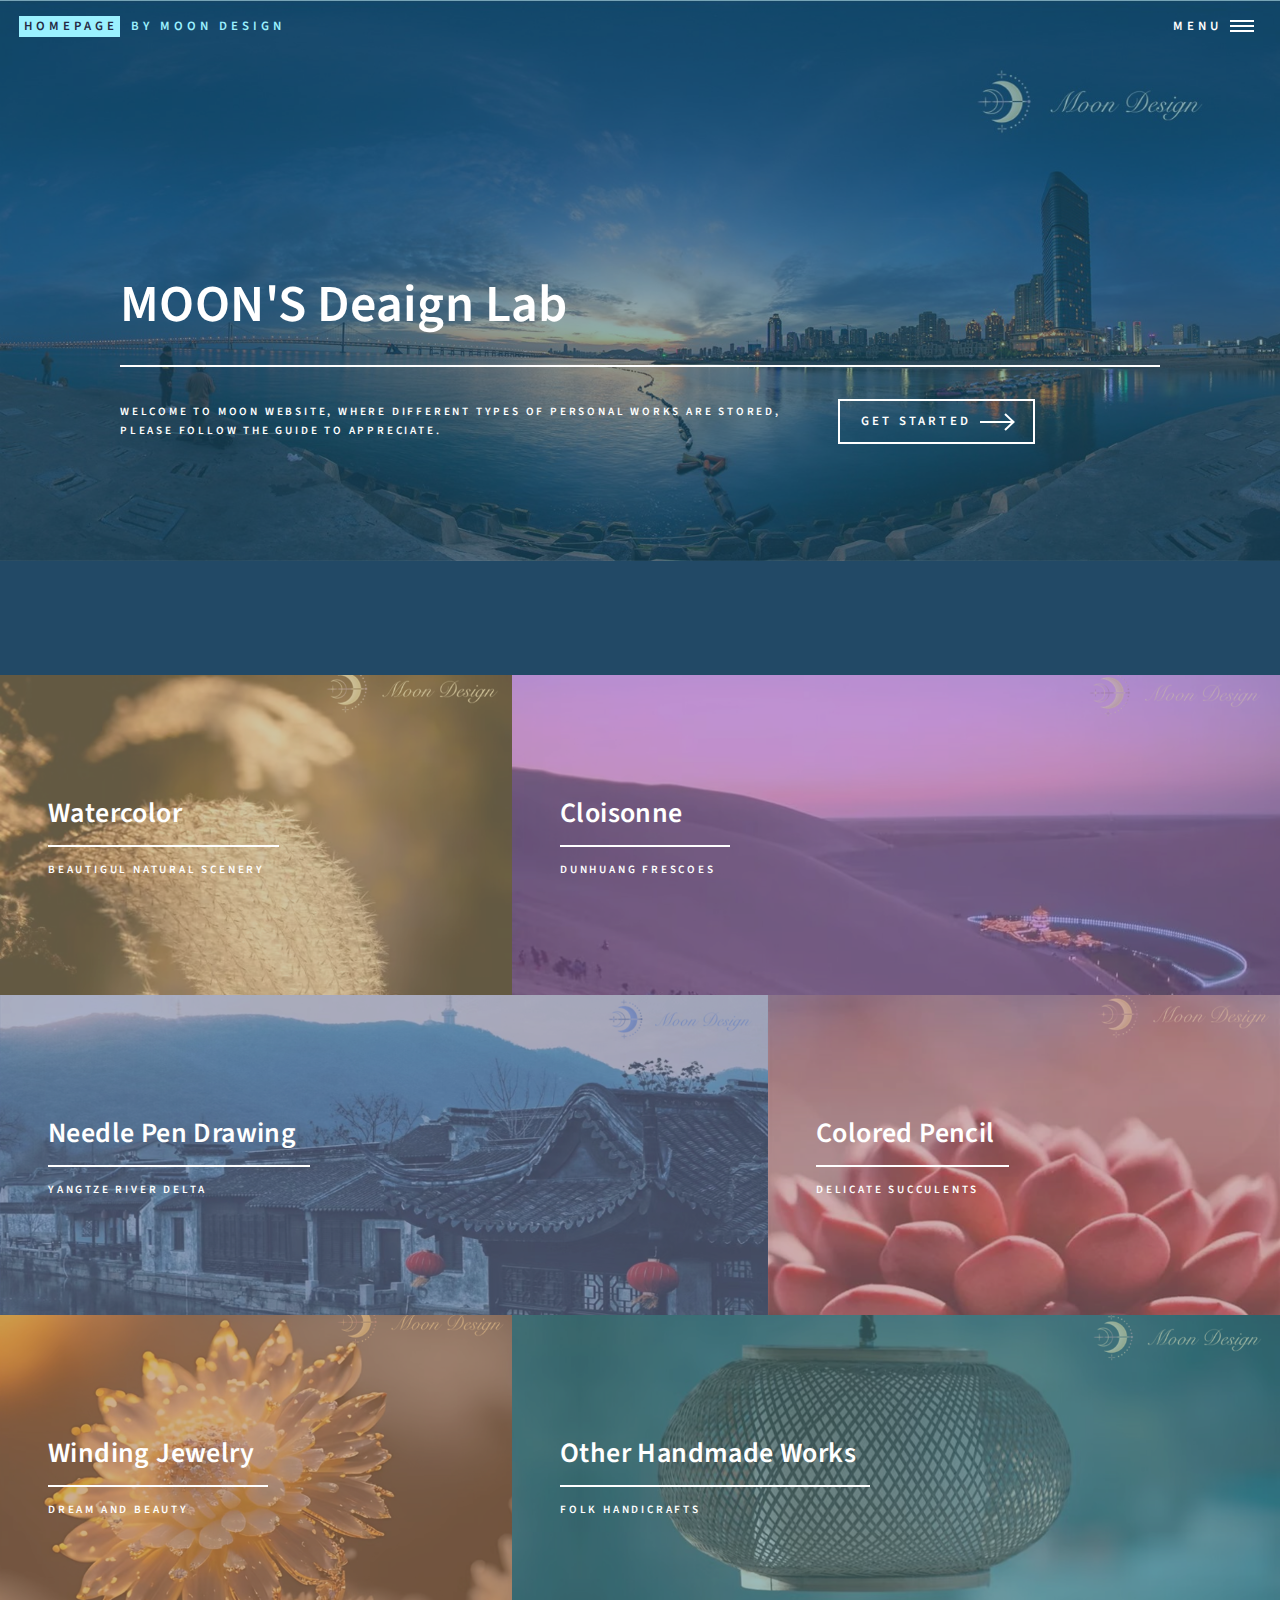
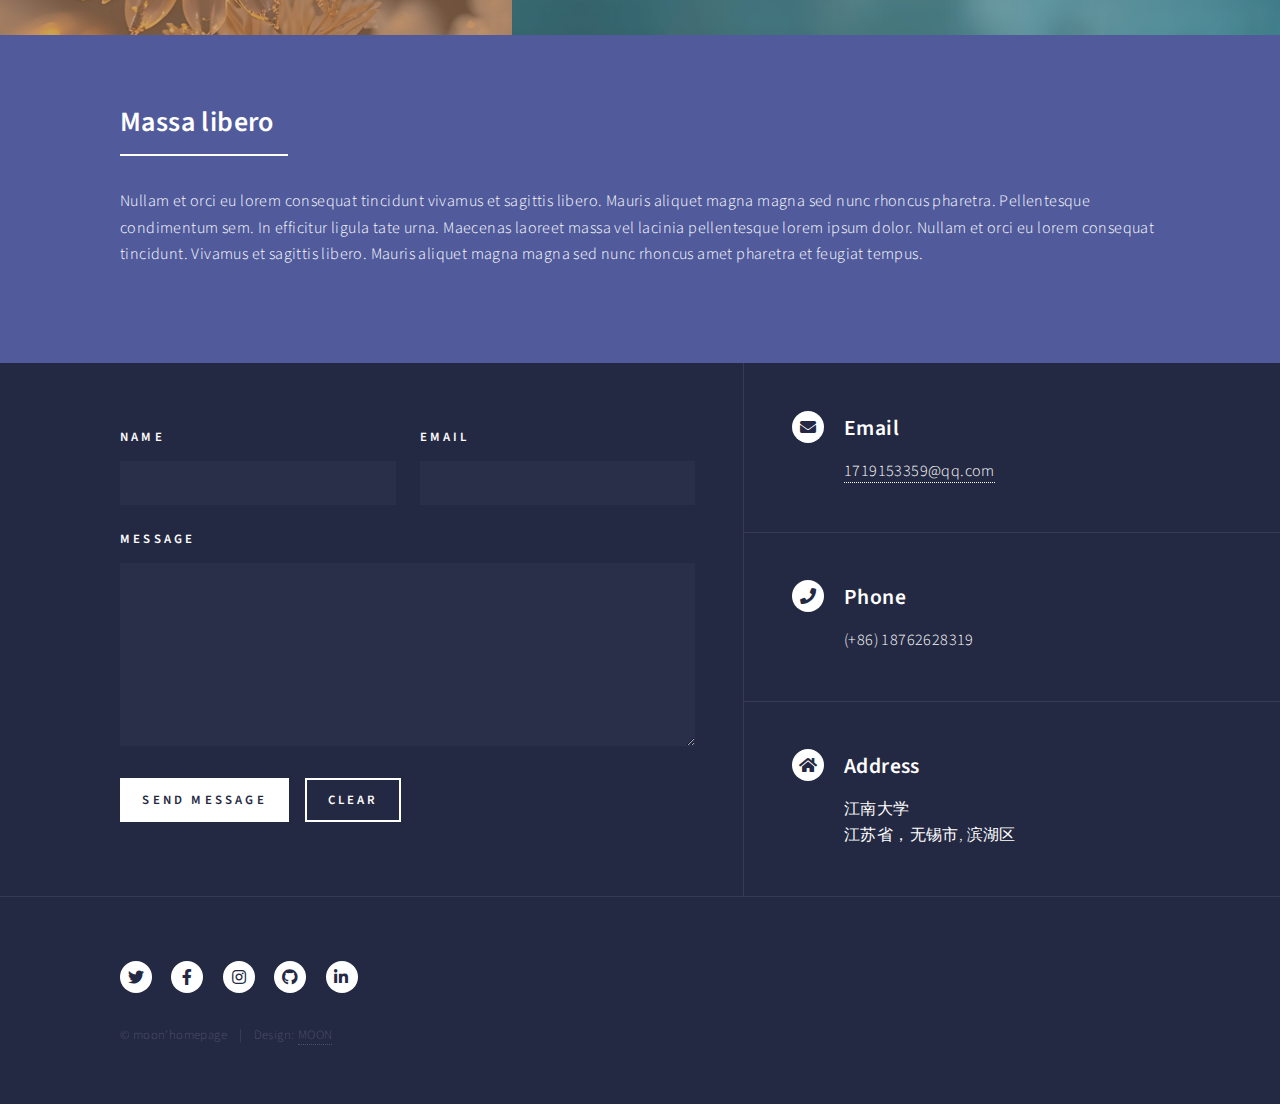
==== commit b663f640: "Add files via upload" ====
--- a/index.html
+++ b/index.html
@@ -40,8 +40,8 @@
 							<li><a href="elements.html">Elements</a></li> -->
 						</ul>
 						<ul class="actions stacked">
-							<!-- <li><a href="#" class="button primary fit">Get Started</a></li> -->
-							<!-- <li><a href="#" class="button fit">Log In</a></li> -->
+							<li><a href="#" class="button primary fit">Get Started</a></li>
+							<li><a href="#" class="button fit">Log In</a></li>
 						</ul>
 					</nav>
 
@@ -138,17 +138,17 @@
 							</section>
 
 						<!-- Two -->
-							<!-- <section id="two">
+							<section id="two">
 								<div class="inner">
 									<header class="major">
-										<h2>网 站 介 绍</h2>
-									</header>
-									<p>这里是Moon的个人网站，其中共分有六大模块，</p>
+										<h2>Massa libero</h2>
+									</header>
+									<p>Nullam et orci eu lorem consequat tincidunt vivamus et sagittis libero. Mauris aliquet magna magna sed nunc rhoncus pharetra. Pellentesque condimentum sem. In efficitur ligula tate urna. Maecenas laoreet massa vel lacinia pellentesque lorem ipsum dolor. Nullam et orci eu lorem consequat tincidunt. Vivamus et sagittis libero. Mauris aliquet magna magna sed nunc rhoncus amet pharetra et feugiat tempus.</p>
 									<ul class="actions">
 				
 									</ul>
 								</div>
-							</section> -->
+							</section>
 
 					</div>
 
@@ -209,14 +209,14 @@
 					<footer id="footer">
 						<div class="inner">
 							<ul class="icons">
-								<li><a href="#" class="icon brands alt fa-twitter"><span class="label">Twitter </a></span></a></li>
+								<li><a href="#" class="icon brands alt fa-twitter"><span class="label">Twitter</span></a></li>
 								<li><a href="#" class="icon brands alt fa-facebook-f"><span class="label">Facebook</span></a></li>
 								<li><a href="#" class="icon brands alt fa-instagram"><span class="label">Instagram</span></a></li>
 								<li><a href="#" class="icon brands alt fa-github"><span class="label">GitHub</span></a></li>
 								<li><a href="#" class="icon brands alt fa-linkedin-in"><span class="label">LinkedIn</span></a></li>
 							</ul>
 							<ul class="copyright">
-								<li>&copy; moon'homepage</li><li>Design: <a href="https://l272.github.io/index.html">MOON</a></li>
+								<li>&copy; moon'homepage</li><li>Design: <a href="https://html5up.net">MOON</a></li>
 							</ul>
 						</div>
 					</footer>
--- a/assets/css/main.css
+++ b/assets/css/main.css
@@ -2957,7 +2957,7 @@
 		}
 
 		#section_zgb {
-			background-color: #f0e7d6d6;
+			background-color: #cfc4afd6;
 		}
 
 		#section_cq {
@@ -3418,7 +3418,7 @@
 		-ms-align-items: center;
 		align-items: center;
 		
-		background-image: url("C:/Users/lzx10/Desktop/张馨月的  1067190302/moonpage/img/bg2.jpg");
+		background-image: url("../../img/bg2.jpg");
 		display: -moz-flex;
 		display: -webkit-flex;
 		display: -ms-flex;
@@ -3997,4 +3997,4 @@
 			transform: none;
 			opacity: 1;
 			visibility: visible;
-		}+		}
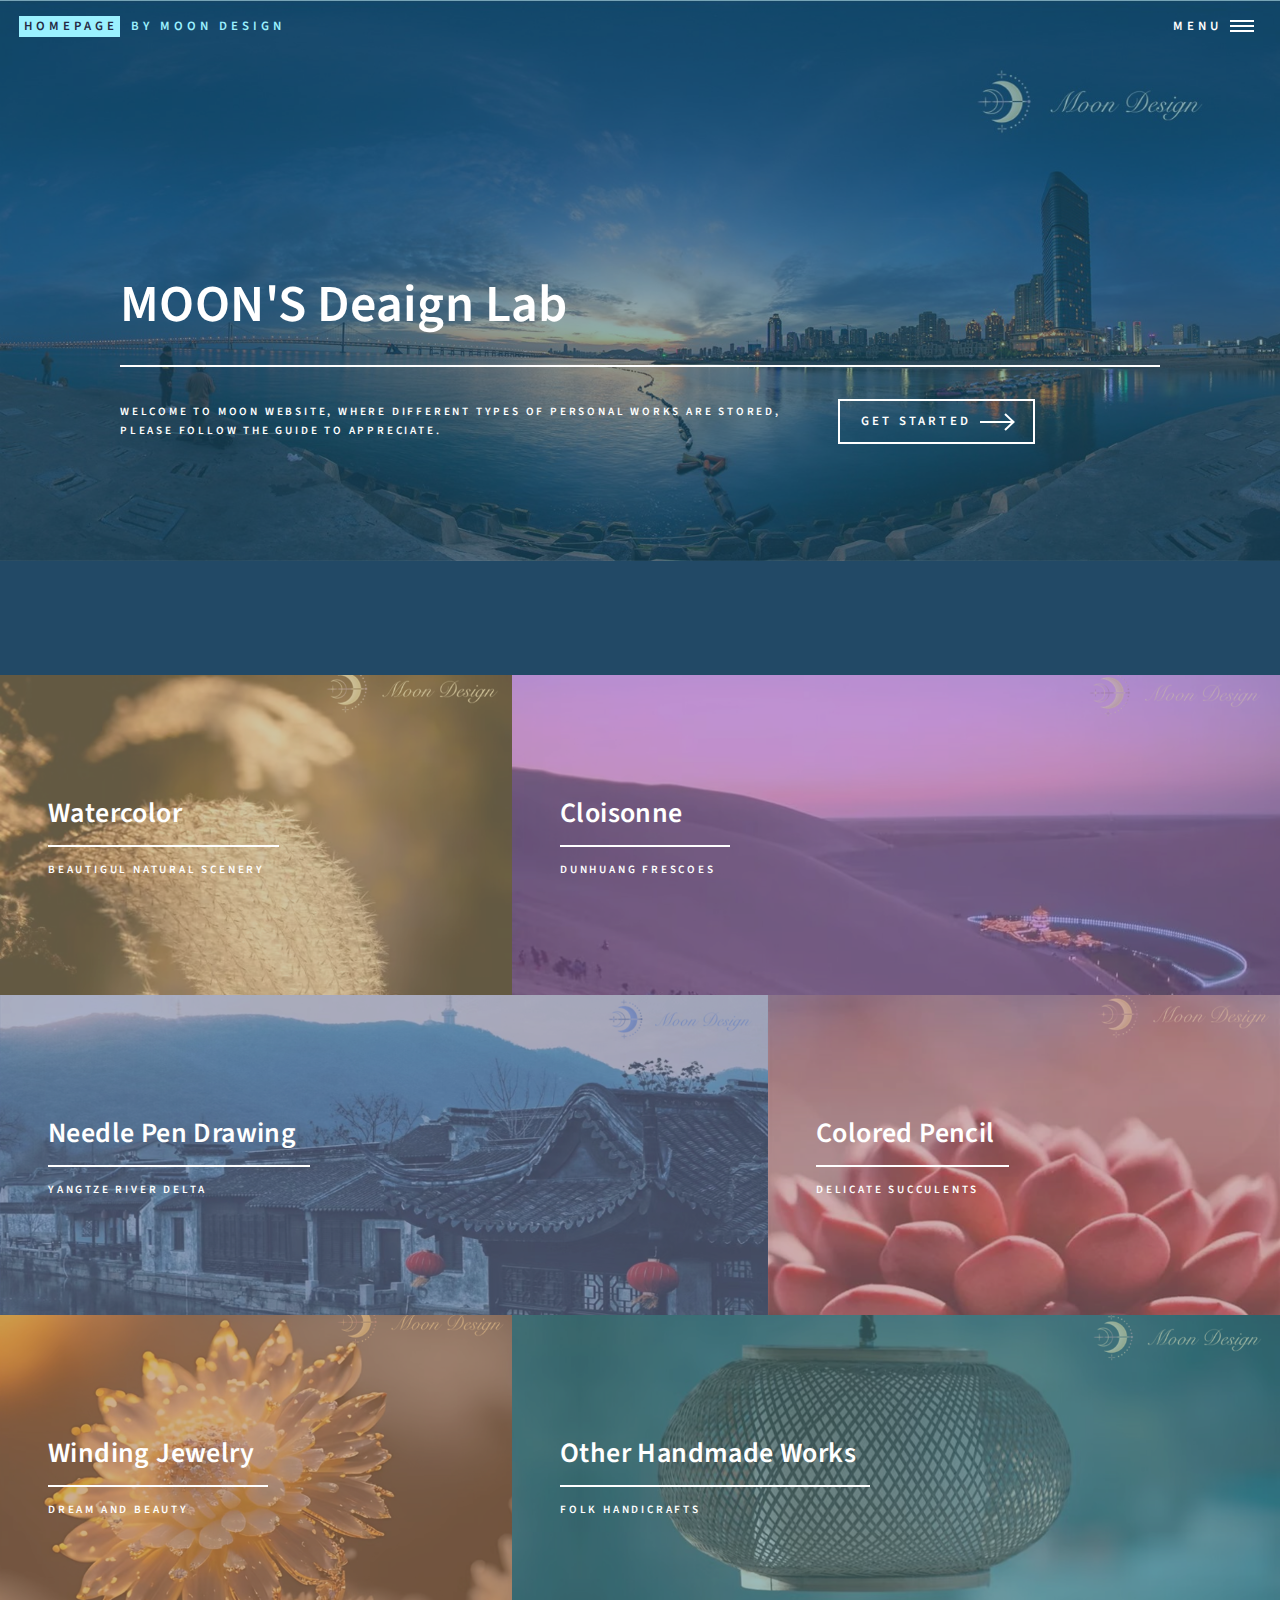
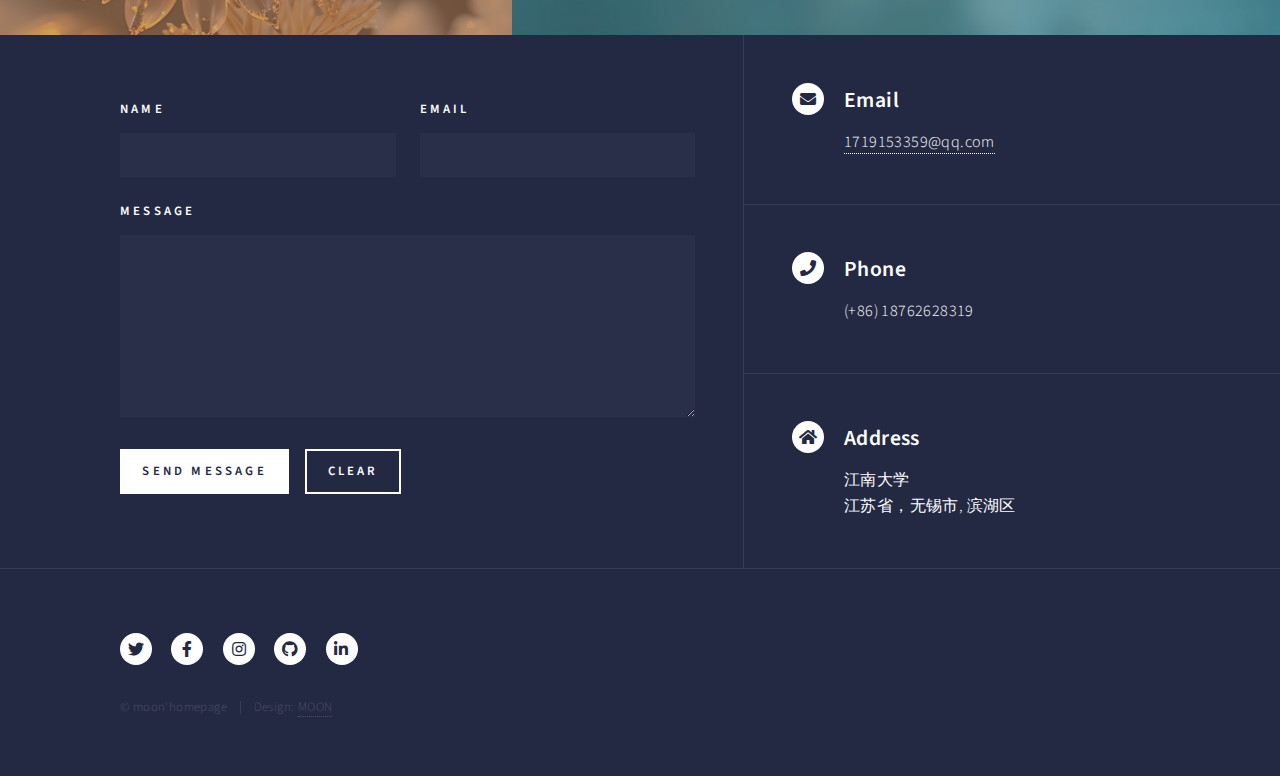
==== commit 18468f03: "Update index.html" ====
--- a/index.html
+++ b/index.html
@@ -138,17 +138,17 @@
 							</section>
 
 						<!-- Two -->
-							<section id="two">
+							<!-- <section id="two">
 								<div class="inner">
 									<header class="major">
-										<h2>Massa libero</h2>
-									</header>
-									<p>Nullam et orci eu lorem consequat tincidunt vivamus et sagittis libero. Mauris aliquet magna magna sed nunc rhoncus pharetra. Pellentesque condimentum sem. In efficitur ligula tate urna. Maecenas laoreet massa vel lacinia pellentesque lorem ipsum dolor. Nullam et orci eu lorem consequat tincidunt. Vivamus et sagittis libero. Mauris aliquet magna magna sed nunc rhoncus amet pharetra et feugiat tempus.</p>
+										<h2>网 站 介 绍</h2>
+									</header>
+									<p>这里是Moon的个人网站，其中共分有六大模块，</p>
 									<ul class="actions">
 				
 									</ul>
 								</div>
-							</section>
+							</section> -->
 
 					</div>
 
@@ -233,4 +233,4 @@
 			<script src="assets/js/main.js"></script>
 
 	</body>
-</html>+</html>
